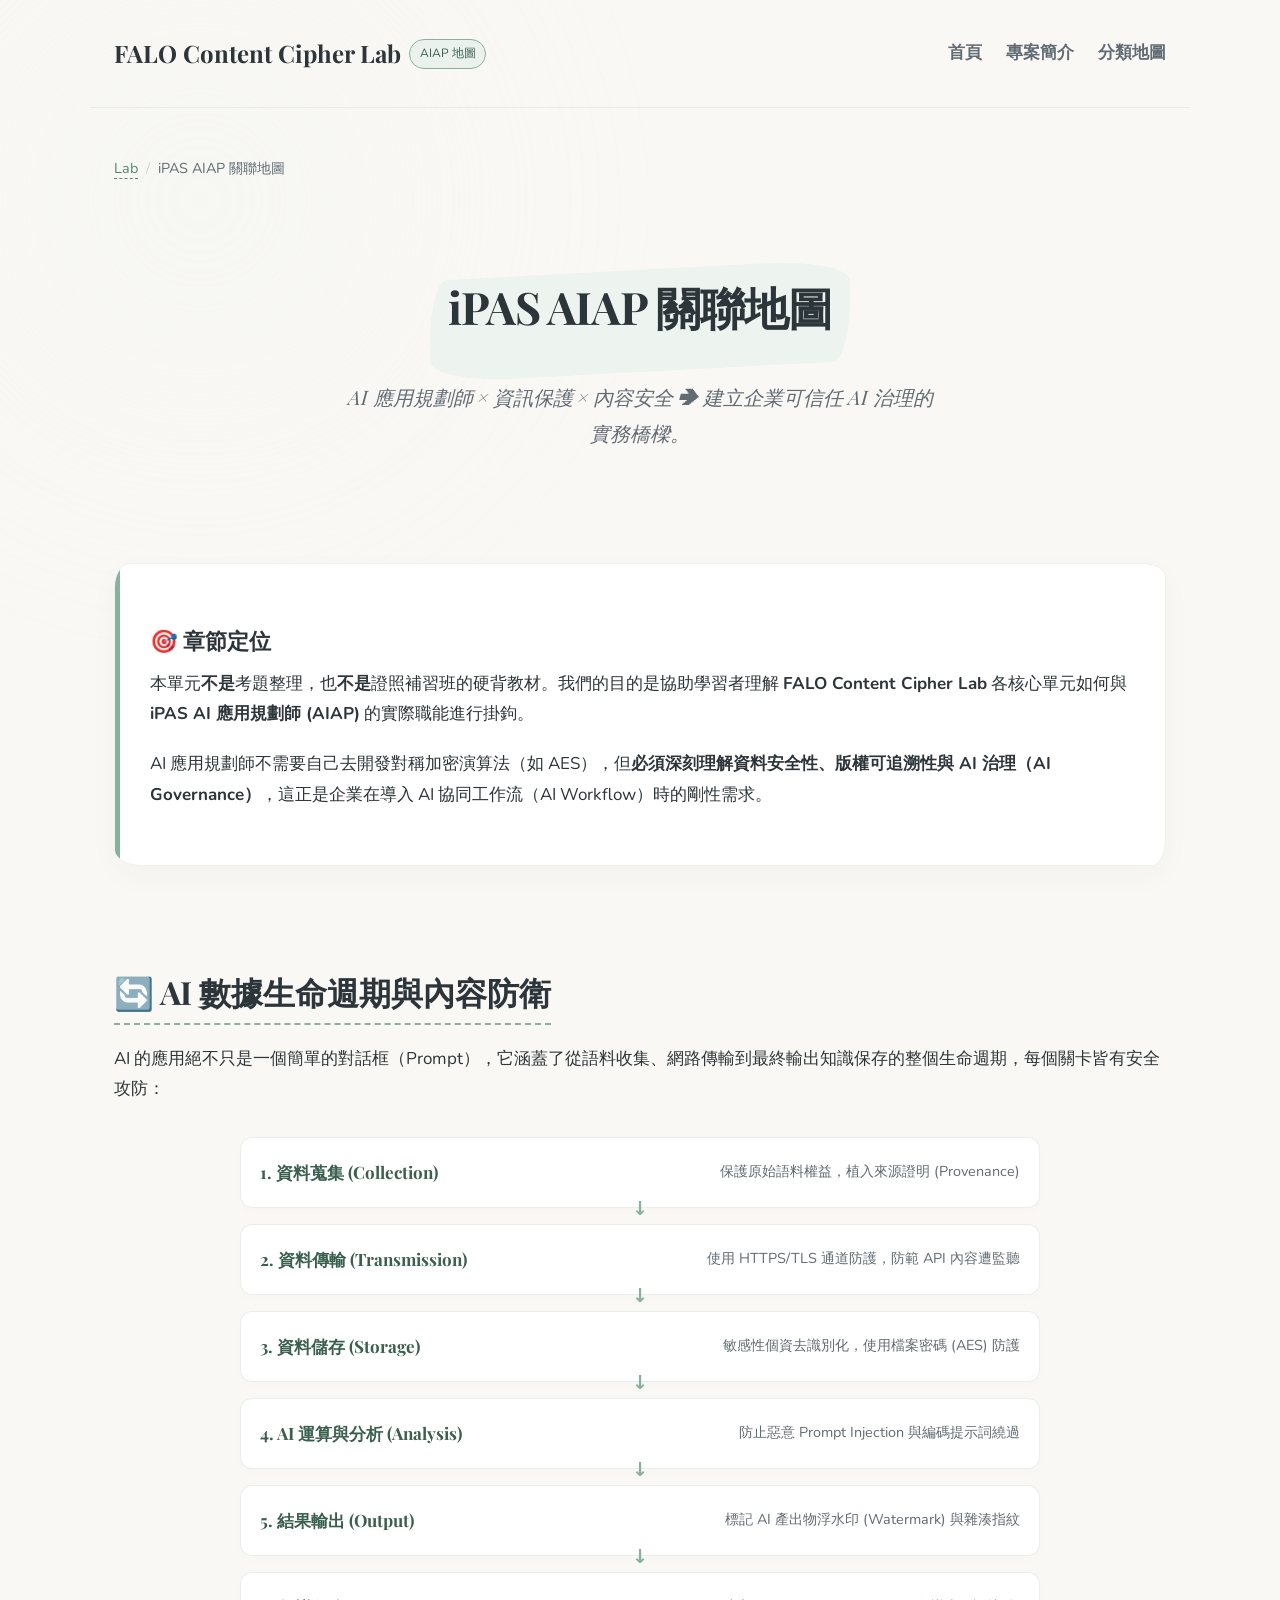
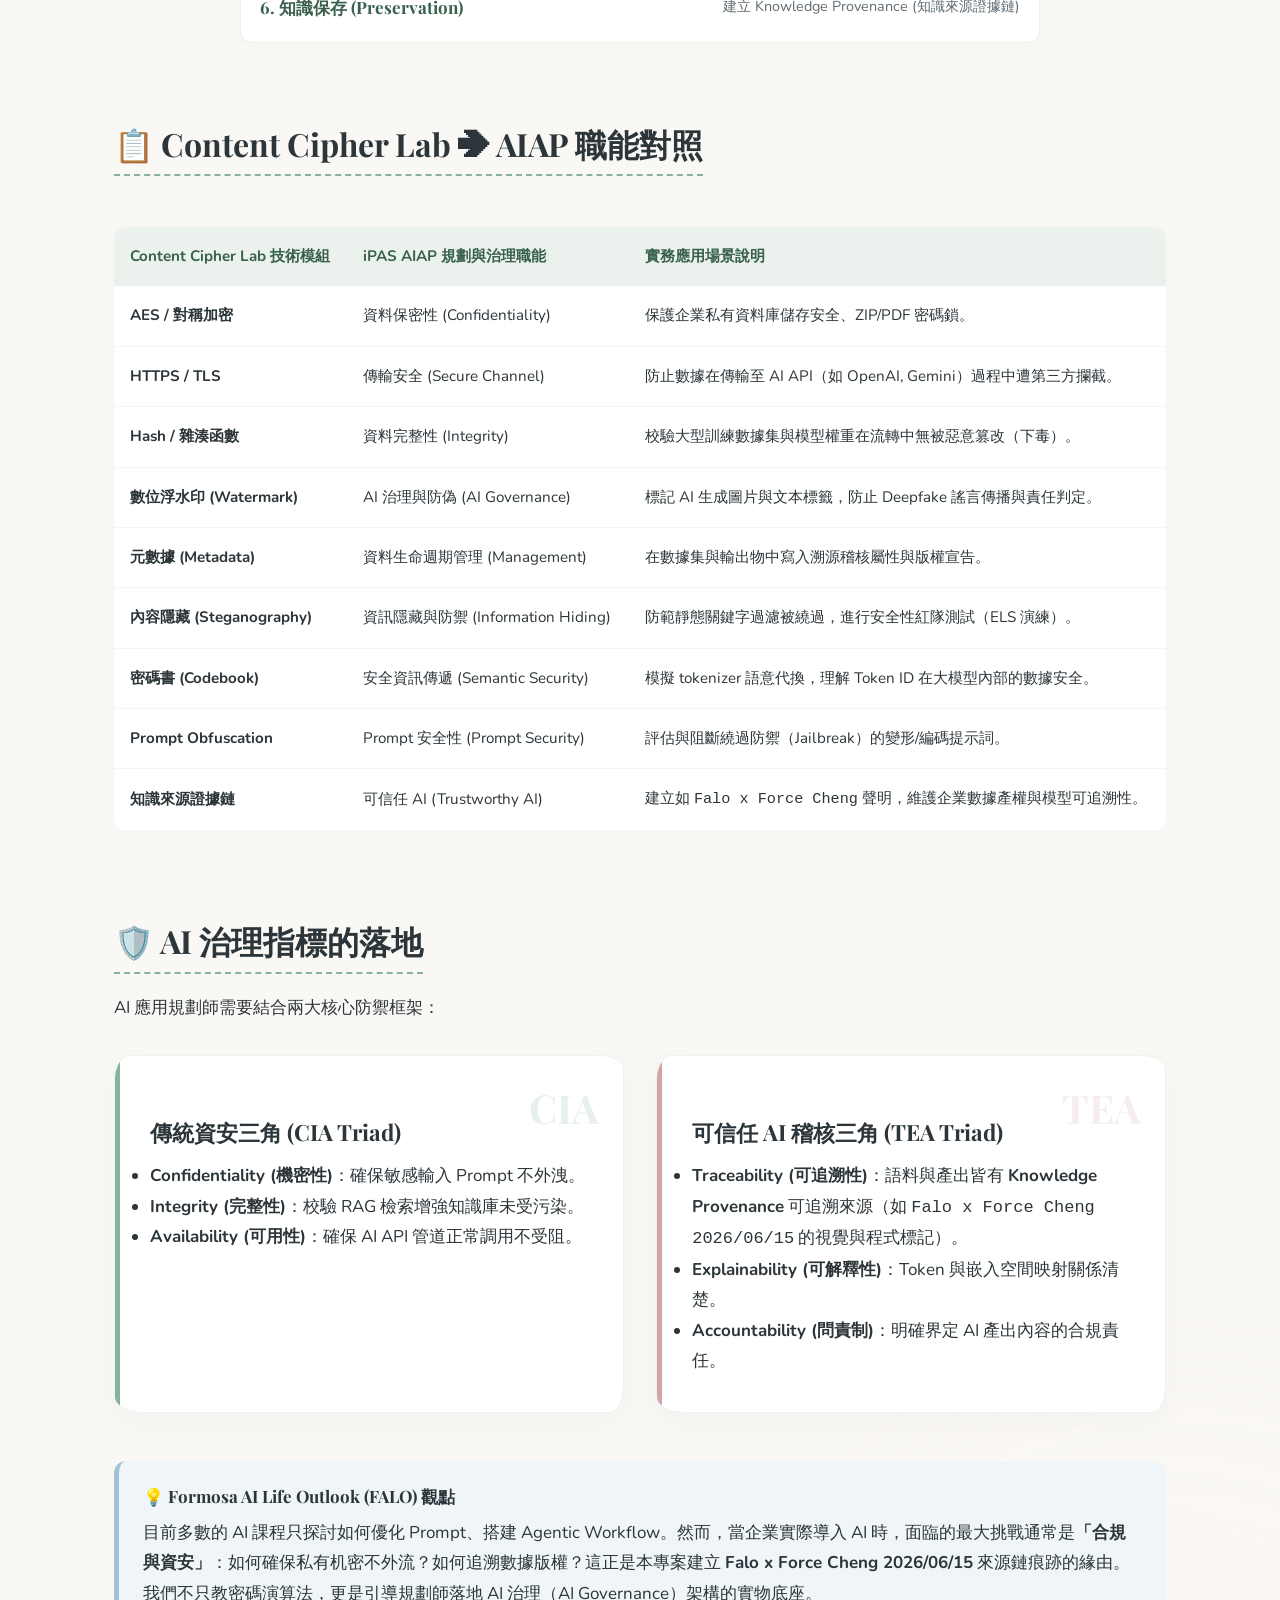
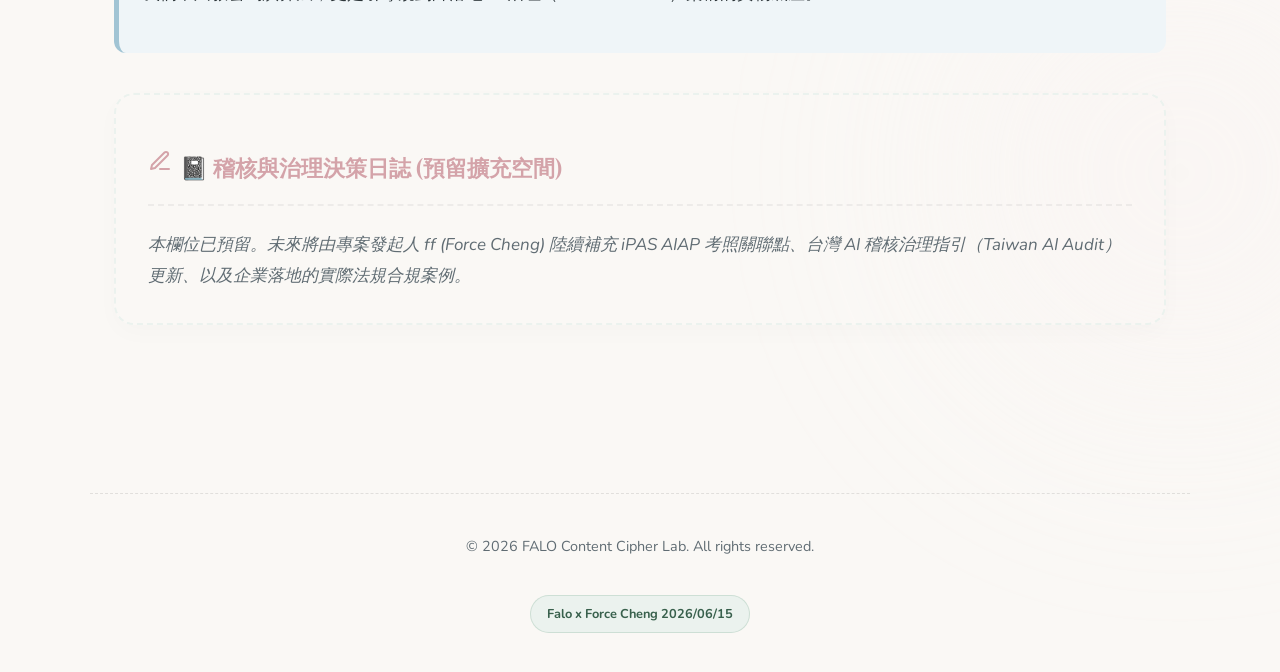
==== 10_ipas_aiap_map.html @ bc25b7cc "init: FALO Content Cipher Lab v0.1" ====
<!DOCTYPE html>
<html lang="zh-TW">
<head>
  <meta charset="UTF-8">
  <meta name="viewport" content="width=device-width, initial-scale=1.0">
  <title>iPAS AIAP 關聯地圖 - FALO Content Cipher Lab</title>
  <meta name="author" content="Force Cheng">
  <meta name="copyright" content="Falo x Force Cheng 2026/06/15">
  <meta name="generator" content="FALO Content Cipher Lab">
  <meta name="description" content="瀏覽 iPAS AI 應用規劃師 (AIAP) 關聯地圖。解構 Content Cipher Lab 教學單元與 AI 數據安全、傳輸防護、版權溯源及可信任 AI 治理之間的關係。本專案為 Formosa AI Life Outlook (FALO) 知識發行。">
  <link rel="stylesheet" href="assets/css/style.css">
  <style>
    /* Specific styles for flowchart rendering */
    .flow-container {
      display: flex;
      flex-direction: column;
      gap: 1rem;
      max-width: 800px;
      margin: 2rem auto;
    }
    .flow-node {
      background: white;
      padding: 1.2rem;
      border-radius: 12px;
      border: 1px solid rgba(136, 178, 156, 0.2);
      display: flex;
      justify-content: space-between;
      align-items: center;
      position: relative;
      box-shadow: 0 4px 15px rgba(0,0,0,0.01);
    }
    .flow-node::after {
      content: "↓";
      position: absolute;
      bottom: -20px;
      left: 50%;
      transform: translateX(-50%);
      color: var(--primary-accent);
      font-weight: bold;
      font-size: 1.2rem;
    }
    .flow-node:last-child::after {
      display: none;
    }
    .flow-step {
      font-weight: bold;
      color: #38604C;
      font-family: var(--font-heading);
    }
    .flow-desc {
      font-size: 0.9rem;
      color: var(--text-muted);
    }
    /* Comparison table styles */
    .styled-table {
      width: 100%;
      border-collapse: collapse;
      margin: 2rem 0;
      font-size: 0.95rem;
      background: white;
      border-radius: 12px;
      overflow: hidden;
      box-shadow: 0 4px 20px rgba(0,0,0,0.02);
    }
    .styled-table th {
      background-color: var(--primary-accent-light);
      color: #38604C;
      text-align: left;
      padding: 1rem;
      font-weight: bold;
    }
    .styled-table td {
      padding: 1rem;
      border-bottom: 1px solid rgba(0,0,0,0.04);
    }
    .styled-table tr:hover {
      background-color: var(--bg-color);
    }
  </style>
</head>
<body>

  <header class="site-header">
    <div class="logo-area">
      <a href="README.html">
        <span>FALO Content Cipher Lab</span>
        <span class="badge">AIAP 地圖</span>
      </a>
    </div>
    <nav>
      <ul class="main-nav">
        <li><a href="README.html">首頁</a></li>
        <li><a href="00_project_brief.html">專案簡介</a></li>
        <li><a href="01_concept_map.html">分類地圖</a></li>
      </ul>
    </nav>
  </header>

  <main class="container">
    <ul class="breadcrumb">
      <li><a href="README.html">Lab</a></li>
      <li>iPAS AIAP 關聯地圖</li>
    </ul>

    <section class="hero-section">
      <div class="hero-title-splash">
        <h1>iPAS AIAP 關聯地圖</h1>
      </div>
      <p class="hero-subtitle">AI 應用規劃師 × 資訊保護 × 內容安全 ➔ 建立企業可信任 AI 治理的實務橋樑。</p>
    </section>

    <!-- Chapter Positioning -->
    <div class="info-card" style="margin-bottom: 3rem;">
      <h3>🎯 章節定位</h3>
      <p>本單元<strong>不是</strong>考題整理，也<strong>不是</strong>證照補習班的硬背教材。我們的目的是協助學習者理解 <strong>FALO Content Cipher Lab</strong> 各核心單元如何與 <strong>iPAS AI 應用規劃師 (AIAP)</strong> 的實際職能進行掛鉤。</p>
      <p>AI 應用規劃師不需要自己去開發對稱加密演算法（如 AES），但<strong>必須深刻理解資料安全性、版權可追溯性與 AI 治理（AI Governance）</strong>，這正是企業在導入 AI 協同工作流（AI Workflow）時的剛性需求。</p>
    </div>

    <!-- AI Data Lifecycle Flowchart -->
    <h2>🔄 AI 數據生命週期與內容防衛</h2>
    <p>AI 的應用絕不只是一個簡單的對話框（Prompt），它涵蓋了從語料收集、網路傳輸到最終輸出知識保存的整個生命週期，每個關卡皆有安全攻防：</p>
    
    <div class="flow-container">
      <div class="flow-node">
        <span class="flow-step">1. 資料蒐集 (Collection)</span>
        <span class="flow-desc">保護原始語料權益，植入來源證明 (Provenance)</span>
      </div>
      <div class="flow-node">
        <span class="flow-step">2. 資料傳輸 (Transmission)</span>
        <span class="flow-desc">使用 HTTPS/TLS 通道防護，防範 API 內容遭監聽</span>
      </div>
      <div class="flow-node">
        <span class="flow-step">3. 資料儲存 (Storage)</span>
        <span class="flow-desc">敏感性個資去識別化，使用檔案密碼 (AES) 防護</span>
      </div>
      <div class="flow-node">
        <span class="flow-step">4. AI 運算與分析 (Analysis)</span>
        <span class="flow-desc">防止惡意 Prompt Injection 與編碼提示詞繞過</span>
      </div>
      <div class="flow-node">
        <span class="flow-step">5. 結果輸出 (Output)</span>
        <span class="flow-desc">標記 AI 產出物浮水印 (Watermark) 與雜湊指紋</span>
      </div>
      <div class="flow-node">
        <span class="flow-step">6. 知識保存 (Preservation)</span>
        <span class="flow-desc">建立 Knowledge Provenance (知識來源證據鏈)</span>
      </div>
    </div>

    <!-- AIAP Relation Table -->
    <h2 style="margin-top: 3rem;">📋 Content Cipher Lab ➔ AIAP 職能對照</h2>
    <table class="styled-table">
      <thead>
        <tr>
          <th>Content Cipher Lab 技術模組</th>
          <th>iPAS AIAP 規劃與治理職能</th>
          <th>實務應用場景說明</th>
        </tr>
      </thead>
      <tbody>
        <tr>
          <td><strong>AES / 對稱加密</strong></td>
          <td>資料保密性 (Confidentiality)</td>
          <td>保護企業私有資料庫儲存安全、ZIP/PDF 密碼鎖。</td>
        </tr>
        <tr>
          <td><strong>HTTPS / TLS</strong></td>
          <td>傳輸安全 (Secure Channel)</td>
          <td>防止數據在傳輸至 AI API（如 OpenAI, Gemini）過程中遭第三方攔截。</td>
        </tr>
        <tr>
          <td><strong>Hash / 雜湊函數</strong></td>
          <td>資料完整性 (Integrity)</td>
          <td>校驗大型訓練數據集與模型權重在流轉中無被惡意篡改（下毒）。</td>
        </tr>
        <tr>
          <td><strong>數位浮水印 (Watermark)</strong></td>
          <td>AI 治理與防偽 (AI Governance)</td>
          <td>標記 AI 生成圖片與文本標籤，防止 Deepfake 謠言傳播與責任判定。</td>
        </tr>
        <tr>
          <td><strong>元數據 (Metadata)</strong></td>
          <td>資料生命週期管理 (Management)</td>
          <td>在數據集與輸出物中寫入溯源稽核屬性與版權宣告。</td>
        </tr>
        <tr>
          <td><strong>內容隱藏 (Steganography)</strong></td>
          <td>資訊隱藏與防禦 (Information Hiding)</td>
          <td>防範靜態關鍵字過濾被繞過，進行安全性紅隊測試（ELS 演練）。</td>
        </tr>
        <tr>
          <td><strong>密碼書 (Codebook)</strong></td>
          <td>安全資訊傳遞 (Semantic Security)</td>
          <td>模擬 tokenizer 語意代換，理解 Token ID 在大模型內部的數據安全。</td>
        </tr>
        <tr>
          <td><strong>Prompt Obfuscation</strong></td>
          <td>Prompt 安全性 (Prompt Security)</td>
          <td>評估與阻斷繞過防禦（Jailbreak）的變形/編碼提示詞。</td>
        </tr>
        <tr>
          <td><strong>知識來源證據鏈</strong></td>
          <td>可信任 AI (Trustworthy AI)</td>
          <td>建立如 <code>Falo x Force Cheng</code> 聲明，維護企業數據產權與模型可追溯性。</td>
        </tr>
      </tbody>
    </table>

    <!-- AI Governance Framework -->
    <h2>🛡️ AI 治理指標的落地</h2>
    <p>AI 應用規劃師需要結合兩大核心防禦框架：</p>
    
    <div class="grid-2">
      <div class="info-card">
        <span class="card-num">CIA</span>
        <h3>傳統資安三角 (CIA Triad)</h3>
        <ul>
          <li><strong>Confidentiality (機密性)</strong>：確保敏感輸入 Prompt 不外洩。</li>
          <li><strong>Integrity (完整性)</strong>：校驗 RAG 檢索增強知識庫未受污染。</li>
          <li><strong>Availability (可用性)</strong>：確保 AI API 管道正常調用不受阻。</li>
        </ul>
      </div>

      <div class="info-card rose">
        <span class="card-num">TEA</span>
        <h3>可信任 AI 稽核三角 (TEA Triad)</h3>
        <ul>
          <li><strong>Traceability (可追溯性)</strong>：語料與產出皆有 <strong>Knowledge Provenance</strong> 可追溯來源（如 <code>Falo x Force Cheng 2026/06/15</code> 的視覺與程式標記）。</li>
          <li><strong>Explainability (可解釋性)</strong>：Token 與嵌入空間映射關係清楚。</li>
          <li><strong>Accountability (問責制)</strong>：明確界定 AI 產出內容的合規責任。</li>
        </ul>
      </div>
    </div>

    <!-- FALO POV -->
    <div class="callout-box blue" style="margin-top: 3rem;">
      <h4>💡 Formosa AI Life Outlook (FALO) 觀點</h4>
      <p>目前多數的 AI 課程只探討如何優化 Prompt、搭建 Agentic Workflow。然而，當企業實際導入 AI 時，面臨的最大挑戰通常是<strong>「合規與資安」</strong>：如何確保私有机密不外流？如何追溯數據版權？這正是本專案建立 <strong>Falo x Force Cheng 2026/06/15</strong> 來源鏈痕跡的緣由。我們不只教密碼演算法，更是引導規劃師落地 AI 治理（AI Governance）架構的實物底座。</p>
    </div>

    <!-- Pre-allocated Future Expansion Box -->
    <section class="interactive-widget" style="border-style: dashed; background-color: transparent;">
      <div class="widget-title">
        <svg width="24" height="24" viewBox="0 0 24 24" fill="none" stroke="currentColor" stroke-width="2" stroke-linecap="round" stroke-linejoin="round" style="color: var(--secondary-accent);"><path d="M12 20h9"/><path d="M16.5 3.5a2.121 2.121 0 0 1 3 3L7 19l-4 1 1-4L16.5 3.5z"/></svg>
        <h3 style="color: var(--secondary-accent);">📓 稽核與治理決策日誌 (預留擴充空間)</h3>
      </div>
      <p style="font-style: italic; color: var(--text-muted); margin: 0;">
        本欄位已預留。未來將由專案發起人 ff (Force Cheng) 陸續補充 iPAS AIAP 考照關聯點、台灣 AI 稽核治理指引（Taiwan AI Audit）更新、以及企業落地的實際法規合規案例。
      </p>
    </section>
  </main>

  <footer class="site-footer">
    <p>© 2026 FALO Content Cipher Lab. All rights reserved.</p>
    <div class="provenance-tag">Falo x Force Cheng 2026/06/15</div>
  </footer>

  <script src="assets/js/main.js"></script>
</body>
</html>
---- assets/css/style.css ----
/* 
 * FALO Content Cipher Lab - Central Design System
 * Style: Soft Watercolor Infographic Style
 * Author: Falo x Force Cheng 2026/06/15
 * License: Formosa AI Life Outlook & Taiwan AI Audit Research Project
 */

@import url('https://fonts.googleapis.com/css2?family=Nunito:ital,wght@0,300;0,400;0,600;0,700;1,400&family=Playfair+Display:ital,wght@0,600;0,700;1,400&display=swap');

:root {
  /* Color Tokens */
  --bg-color: #FAF8F5;              /* Warm Sand Off-White */
  --text-main: #2C3539;             /* Slate Charcoal */
  --text-muted: #606C73;            /* Soft Steel Grey */
  
  --primary-accent: #88B29C;        /* Sage Green */
  --primary-accent-light: #EBF2EE;  /* Very Light Sage Green */
  
  --secondary-accent: #D4A3A9;      /* Dusty Rose */
  --secondary-accent-light: #FAF0F1; /* Very Light Dusty Rose */
  
  --tertiary-accent: #A1C4D4;       /* Soft Blue */
  --tertiary-accent-light: #EFF5F8;  /* Very Light Soft Blue */

  --accent-gold: #E2C293;           /* Muted Gold */
  
  /* Fonts */
  --font-heading: 'Playfair Display', Georgia, serif;
  --font-body: 'Nunito', system-ui, -apple-system, sans-serif;
  
  /* Layout */
  --max-width: 1100px;
  --transition-smooth: all 0.4s cubic-bezier(0.165, 0.84, 0.44, 1);
  --border-organic: 25px 95px 25px 95px / 95px 25px 95px 25px;
  --border-card: 16px 24px 14px 28px / 24px 14px 28px 16px;
}

* {
  box-sizing: border-box;
  margin: 0;
  padding: 0;
}

body {
  background-color: var(--bg-color);
  color: var(--text-main);
  font-family: var(--font-body);
  line-height: 1.8;
  font-size: 17px;
  overflow-x: hidden;
  position: relative;
}

/* Background Watercolor Splashes */
body::before, body::after {
  content: "";
  position: absolute;
  width: 600px;
  height: 600px;
  border-radius: 50%;
  z-index: -10;
  filter: blur(120px);
  opacity: 0.45;
  pointer-events: none;
}

body::before {
  top: -100px;
  left: -100px;
  background: radial-gradient(circle, var(--primary-accent-light) 0%, transparent 70%);
}

body::after {
  bottom: 200px;
  right: -200px;
  background: radial-gradient(circle, var(--secondary-accent-light) 0%, transparent 70%);
}

.watercolor-blob-3 {
  position: absolute;
  top: 40%;
  left: 50%;
  transform: translate(-50%, -50%);
  width: 800px;
  height: 800px;
  border-radius: 50%;
  z-index: -11;
  filter: blur(140px);
  opacity: 0.35;
  background: radial-gradient(circle, var(--tertiary-accent-light) 0%, transparent 70%);
  pointer-events: none;
}

/* Typography */
h1, h2, h3, h4 {
  font-family: var(--font-heading);
  color: var(--text-main);
  margin-bottom: 0.6em;
  font-weight: 700;
  line-height: 1.3;
}

h1 {
  font-size: 2.8rem;
  letter-spacing: -0.02em;
}

h2 {
  font-size: 2rem;
  border-bottom: 2px dashed var(--primary-accent);
  padding-bottom: 0.3em;
  margin-top: 1.8em;
  display: inline-block;
}

h3 {
  font-size: 1.4rem;
  margin-top: 1.2em;
}

p {
  margin-bottom: 1.2rem;
}

a {
  color: #55876E; /* Slightly darker Sage Green for contrast/accessibility */
  text-decoration: none;
  border-bottom: 1px dashed currentColor;
  transition: var(--transition-smooth);
}

a:hover {
  color: #38604C;
  border-bottom-style: solid;
}

/* Navigation & Header */
.site-header {
  max-width: var(--max-width);
  margin: 0 auto;
  padding: 2rem 1.5rem;
  display: flex;
  justify-content: space-between;
  align-items: center;
  border-bottom: 1px solid rgba(0, 0, 0, 0.05);
}

.logo-area a {
  border-bottom: none;
  font-family: var(--font-heading);
  font-size: 1.5rem;
  font-weight: bold;
  color: var(--text-main);
  display: flex;
  align-items: center;
  gap: 0.5rem;
}

.logo-area span.badge {
  font-family: var(--font-body);
  font-size: 0.75rem;
  font-weight: normal;
  padding: 0.2rem 0.6rem;
  border-radius: 20px;
  background-color: var(--primary-accent-light);
  border: 1px solid var(--primary-accent);
  color: #38604C;
}

.main-nav {
  display: flex;
  gap: 1.5rem;
  list-style: none;
}

.main-nav a {
  border-bottom: none;
  font-weight: 600;
  color: var(--text-muted);
}

.main-nav a:hover, .main-nav a.active {
  color: var(--primary-accent);
  text-shadow: 0 0 1px var(--primary-accent-light);
}

/* Layout Wrapper */
.container {
  max-width: var(--max-width);
  margin: 0 auto;
  padding: 3rem 1.5rem;
}

/* Hero Section */
.hero-section {
  text-align: center;
  padding: 4rem 1.5rem;
  position: relative;
  margin-bottom: 3rem;
}

.hero-title-splash {
  display: inline-block;
  position: relative;
  margin-bottom: 1rem;
}

.hero-title-splash::before {
  content: "";
  position: absolute;
  top: 50%;
  left: 50%;
  transform: translate(-50%, -50%) rotate(-3deg);
  width: 110%;
  height: 120%;
  background-color: var(--primary-accent-light);
  border-radius: var(--border-organic);
  z-index: -1;
  opacity: 0.85;
}

.hero-subtitle {
  font-family: var(--font-heading);
  font-style: italic;
  font-size: 1.25rem;
  color: var(--text-muted);
  max-width: 600px;
  margin: 0 auto;
}

/* Cards & Grid Systems */
.grid-2 {
  display: grid;
  grid-template-columns: repeat(auto-fit, minmax(320px, 1fr));
  gap: 2rem;
  margin: 2rem 0;
}

.grid-3 {
  display: grid;
  grid-template-columns: repeat(auto-fit, minmax(280px, 1fr));
  gap: 1.8rem;
  margin: 2rem 0;
}

/* Soft Infographic Cards */
.info-card {
  background: white;
  padding: 2.2rem;
  border-radius: var(--border-card);
  box-shadow: 0 10px 30px rgba(44, 53, 57, 0.03);
  border: 1px solid rgba(136, 178, 156, 0.15);
  transition: var(--transition-smooth);
  position: relative;
  overflow: hidden;
}

.info-card::before {
  content: "";
  position: absolute;
  top: 0;
  left: 0;
  width: 5px;
  height: 100%;
  background: var(--primary-accent);
}

.info-card.rose::before {
  background: var(--secondary-accent);
}

.info-card.blue::before {
  background: var(--tertiary-accent);
}

.info-card:hover {
  transform: translateY(-5px);
  box-shadow: 0 15px 40px rgba(44, 53, 57, 0.08);
  border-color: rgba(136, 178, 156, 0.3);
}

.card-num {
  font-family: var(--font-heading);
  font-size: 2.5rem;
  color: rgba(136, 178, 156, 0.2);
  position: absolute;
  right: 1.5rem;
  top: 1rem;
  font-weight: bold;
}

.rose .card-num {
  color: rgba(212, 163, 169, 0.2);
}

.blue .card-num {
  color: rgba(161, 196, 212, 0.2);
}

/* Callout Boxes */
.callout-box {
  background: var(--primary-accent-light);
  border-radius: 12px;
  padding: 1.5rem;
  margin: 1.5rem 0;
  border-left: 5px solid var(--primary-accent);
}

.callout-box.rose {
  background: var(--secondary-accent-light);
  border-left-color: var(--secondary-accent);
}

.callout-box.blue {
  background: var(--tertiary-accent-light);
  border-left-color: var(--tertiary-accent);
}

/* Step-by-step Infographic Elements */
.step-container {
  display: flex;
  flex-direction: column;
  gap: 1.5rem;
  margin: 2rem 0;
}

.step-item {
  display: flex;
  gap: 1.5rem;
  align-items: flex-start;
  background: white;
  padding: 1.5rem;
  border-radius: 16px;
  border: 1px dashed rgba(0, 0, 0, 0.08);
}

.step-badge {
  background: var(--primary-accent);
  color: white;
  width: 36px;
  height: 36px;
  border-radius: 50%;
  display: flex;
  align-items: center;
  justify-content: center;
  font-weight: bold;
  flex-shrink: 0;
}

.rose .step-badge {
  background: var(--secondary-accent);
}

.blue .step-badge {
  background: var(--tertiary-accent);
}

/* Forms & Interactive Widgets */
.interactive-widget {
  background: white;
  border-radius: 20px;
  border: 2px solid var(--primary-accent-light);
  padding: 2rem;
  margin: 2.5rem 0;
  box-shadow: 0 8px 25px rgba(0, 0, 0, 0.02);
}

.widget-title {
  display: flex;
  align-items: center;
  gap: 0.5rem;
  margin-bottom: 1.5rem;
  font-family: var(--font-heading);
  border-bottom: 2px dashed rgba(0, 0, 0, 0.05);
  padding-bottom: 0.5rem;
}

.form-group {
  margin-bottom: 1.25rem;
}

.form-label {
  display: block;
  font-weight: bold;
  margin-bottom: 0.5rem;
  color: var(--text-main);
  font-size: 0.95rem;
}

.form-input, .form-textarea, .form-select {
  width: 100%;
  padding: 0.8rem 1rem;
  border: 1px solid rgba(0, 0, 0, 0.1);
  border-radius: 8px;
  font-family: var(--font-body);
  font-size: 1rem;
  background-color: var(--bg-color);
  color: var(--text-main);
  transition: var(--transition-smooth);
}

.form-input:focus, .form-textarea:focus, .form-select:focus {
  outline: none;
  border-color: var(--primary-accent);
  background-color: white;
  box-shadow: 0 0 0 3px rgba(136, 178, 156, 0.2);
}

.btn {
  display: inline-block;
  padding: 0.8rem 1.8rem;
  background-color: var(--primary-accent);
  color: white;
  border: none;
  border-radius: 8px;
  font-weight: 600;
  font-family: var(--font-body);
  cursor: pointer;
  transition: var(--transition-smooth);
  box-shadow: 0 4px 12px rgba(136, 178, 156, 0.3);
}

.btn:hover {
  background-color: #729B85;
  box-shadow: 0 6px 16px rgba(136, 178, 156, 0.4);
  transform: translateY(-1px);
}

.btn-secondary {
  background-color: transparent;
  color: var(--primary-accent);
  border: 2px solid var(--primary-accent);
  box-shadow: none;
}

.btn-secondary:hover {
  background-color: var(--primary-accent-light);
  box-shadow: none;
}

.output-area {
  background-color: var(--primary-accent-light);
  padding: 1.2rem;
  border-radius: 8px;
  border: 1px dashed var(--primary-accent);
  min-height: 50px;
  word-break: break-all;
  font-family: monospace;
  font-size: 1.05rem;
  margin-top: 1.5rem;
  position: relative;
}

.output-area::before {
  content: "OUTPUT";
  font-size: 0.65rem;
  letter-spacing: 0.1em;
  color: var(--primary-accent);
  position: absolute;
  top: -8px;
  left: 12px;
  background: white;
  padding: 0 6px;
  font-weight: bold;
}

/* Breadcrumb Navigation */
.breadcrumb {
  display: flex;
  gap: 0.5rem;
  align-items: center;
  list-style: none;
  margin-bottom: 2rem;
  font-size: 0.9rem;
  color: var(--text-muted);
}

.breadcrumb li:not(:last-child)::after {
  content: "/";
  margin-left: 0.5rem;
  color: rgba(0, 0, 0, 0.15);
}

/* Site Footer */
.site-footer {
  max-width: var(--max-width);
  margin: 5rem auto 0 auto;
  padding: 2.5rem 1.5rem;
  border-top: 1px dashed rgba(0, 0, 0, 0.1);
  text-align: center;
  color: var(--text-muted);
  font-size: 0.9rem;
}

.provenance-tag {
  display: inline-flex;
  align-items: center;
  gap: 0.5rem;
  background-color: var(--primary-accent-light);
  padding: 0.4rem 1rem;
  border-radius: 20px;
  font-size: 0.8rem;
  font-weight: bold;
  color: #38604C;
  border: 1px solid rgba(136, 178, 156, 0.3);
  margin-top: 1rem;
}

/* Role Profile Cards (README) */
.role-grid {
  display: grid;
  grid-template-columns: repeat(auto-fit, minmax(220px, 1fr));
  gap: 1.5rem;
  margin: 2.5rem 0;
}

.role-card {
  background: white;
  padding: 1.5rem;
  border-radius: 12px;
  border: 1px solid rgba(0, 0, 0, 0.04);
  text-align: center;
  transition: var(--transition-smooth);
}

.role-card:hover {
  box-shadow: 0 8px 25px rgba(0,0,0,0.03);
  transform: translateY(-2px);
}

.role-avatar {
  width: 60px;
  height: 60px;
  background-color: var(--primary-accent-light);
  border-radius: 50%;
  display: flex;
  align-items: center;
  justify-content: center;
  margin: 0 auto 1rem auto;
  font-family: var(--font-heading);
  font-weight: bold;
  font-size: 1.4rem;
  color: var(--primary-accent);
}

.role-card.rose .role-avatar {
  background-color: var(--secondary-accent-light);
  color: var(--secondary-accent);
}

.role-card.blue .role-avatar {
  background-color: var(--tertiary-accent-light);
  color: var(--tertiary-accent);
}

.role-title {
  font-weight: bold;
  font-size: 1.1rem;
  margin-bottom: 0.2rem;
}

.role-subtitle {
  font-size: 0.8rem;
  color: var(--text-muted);
  margin-bottom: 0.8rem;
  letter-spacing: 0.05em;
  text-transform: uppercase;
}

.role-desc {
  font-size: 0.85rem;
  color: var(--text-muted);
  line-height: 1.6;
}

/* Interactive Tree Explorer (README) */
.tree-node {
  margin-left: 1.5rem;
  position: relative;
  padding-left: 1rem;
  border-left: 1px dashed rgba(0,0,0,0.1);
}

.tree-node::before {
  content: "";
  position: absolute;
  left: 0;
  top: 15px;
  width: 10px;
  height: 1px;
  border-top: 1px dashed rgba(0,0,0,0.1);
}

/* Concept Map Styles */
.map-canvas-container {
  background: white;
  border: 1px solid rgba(0, 0, 0, 0.05);
  border-radius: 20px;
  padding: 1rem;
  box-shadow: 0 10px 40px rgba(0, 0, 0, 0.02);
  margin: 2rem 0;
  position: relative;
  overflow: auto;
}

.map-svg {
  width: 100%;
  min-width: 900px;
  height: 600px;
  display: block;
}

.map-node {
  cursor: pointer;
}

.map-node circle {
  fill: white;
  stroke-width: 2.5px;
  transition: var(--transition-smooth);
}

.map-node:hover circle {
  r: 24px;
}

.map-node text {
  font-family: var(--font-body);
  font-size: 13px;
  font-weight: 600;
  fill: var(--text-main);
  pointer-events: none;
}

.map-link {
  fill: none;
  stroke-dasharray: 4 4;
  animation: dash 30s linear infinite;
}

@keyframes dash {
  to {
    stroke-dashoffset: -1000;
  }
}

/* Responsive fixes */
@media (max-width: 768px) {
  h1 {
    font-size: 2.2rem;
  }
  .site-header {
    flex-direction: column;
    gap: 1rem;
  }
  .main-nav {
    flex-wrap: wrap;
    justify-content: center;
  }
}
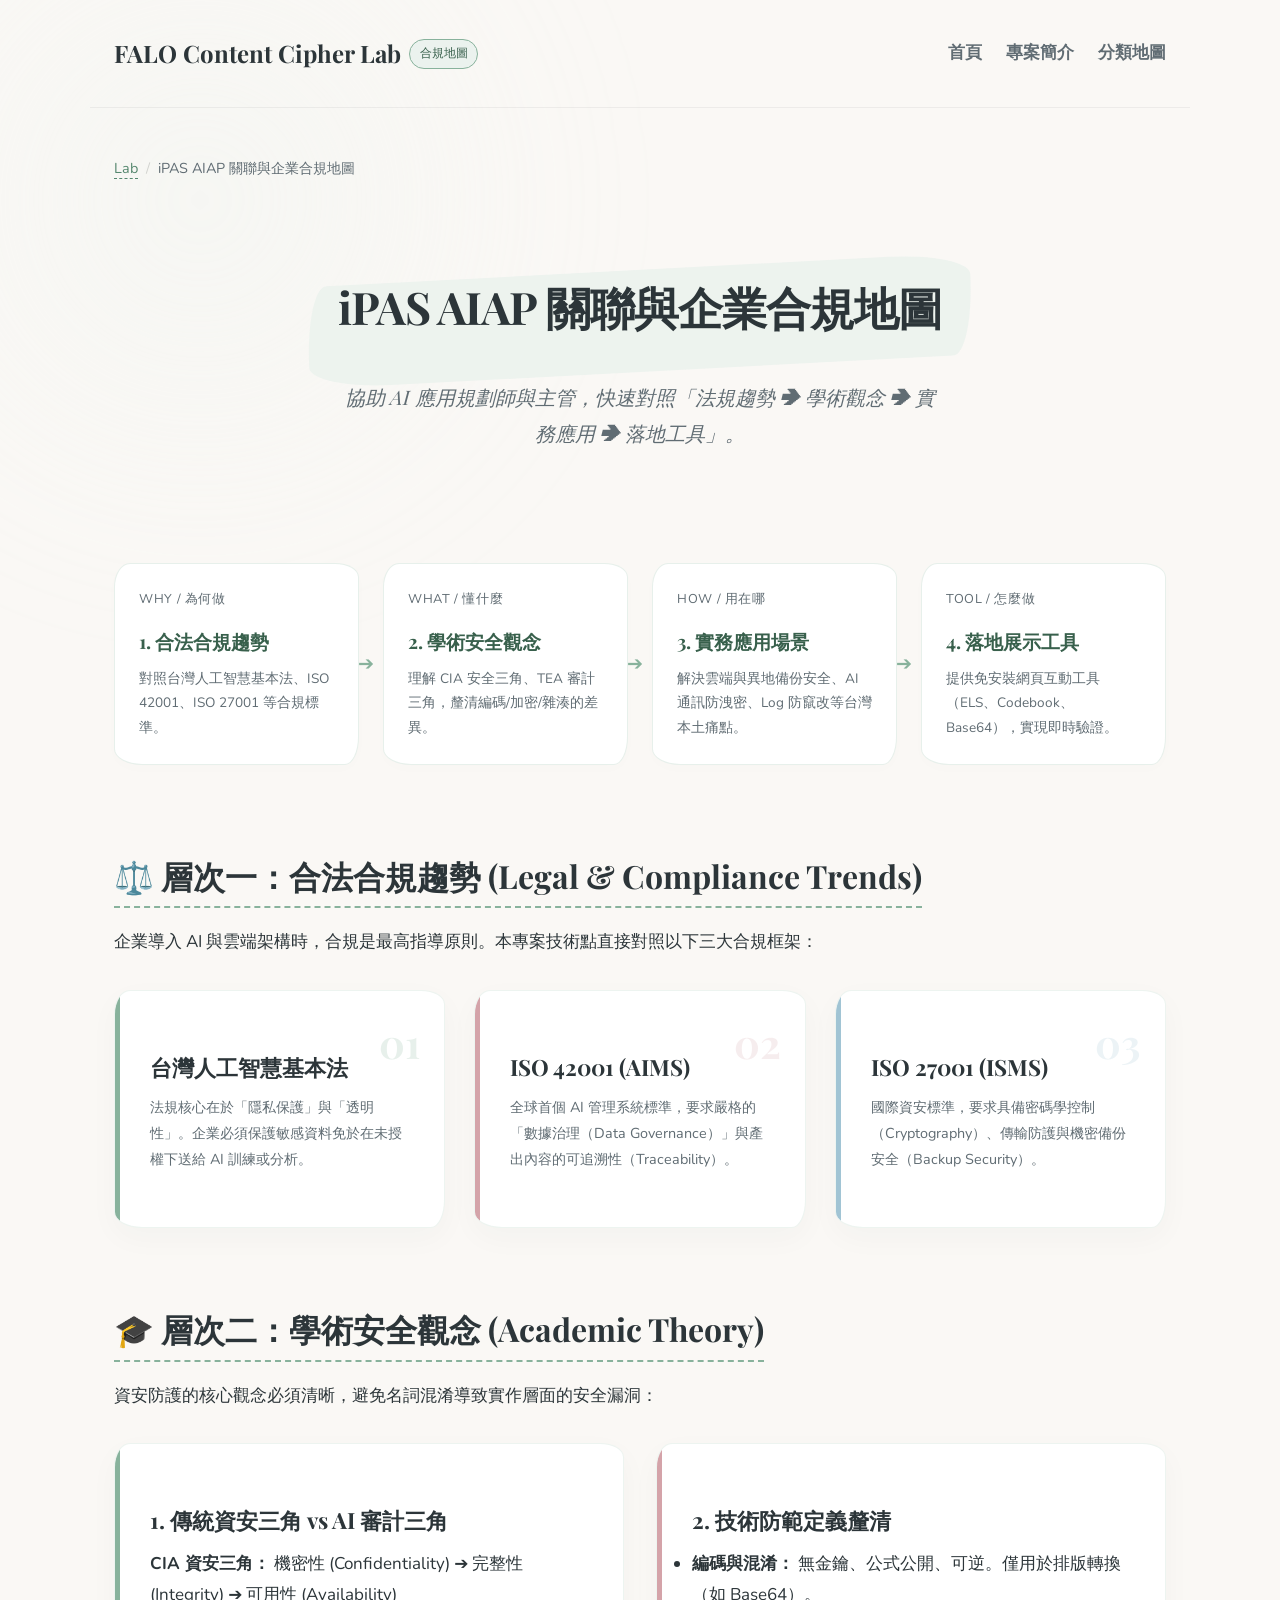
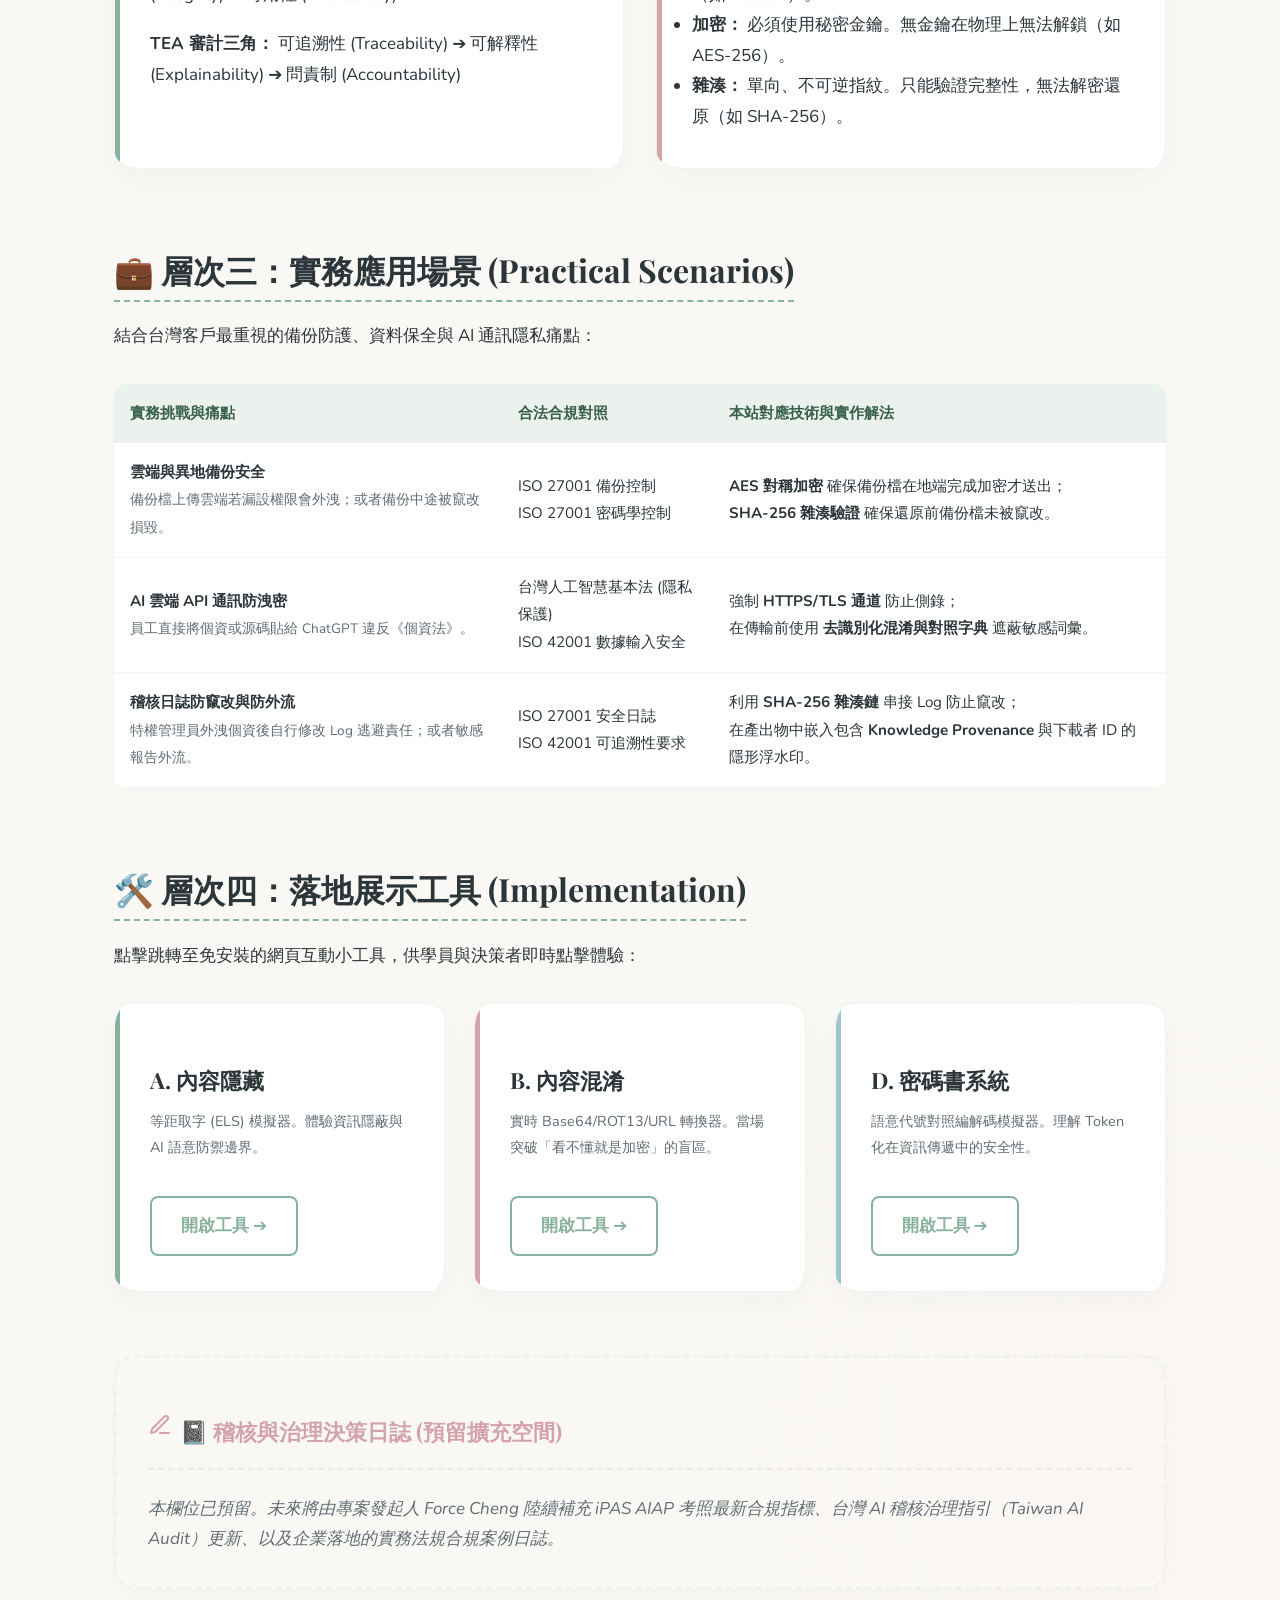
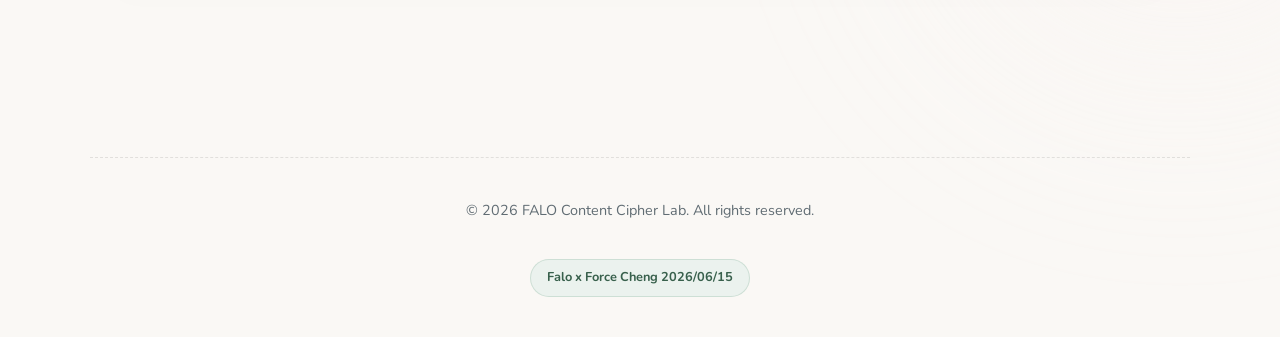
==== commit 8a836909: "feat: align iPAS AIAP map with 4-layer taxonomy (Trends, Academic, Practical, Implementation)" ====
--- a/10_ipas_aiap_map.html
+++ b/10_ipas_aiap_map.html
@@ -3,55 +3,61 @@
 <head>
   <meta charset="UTF-8">
   <meta name="viewport" content="width=device-width, initial-scale=1.0">
-  <title>iPAS AIAP 關聯地圖 - FALO Content Cipher Lab</title>
+  <title>iPAS AIAP 關聯與企業合規地圖 - FALO Content Cipher Lab</title>
   <meta name="author" content="Force Cheng">
   <meta name="copyright" content="Falo x Force Cheng 2026/06/15">
   <meta name="generator" content="FALO Content Cipher Lab">
-  <meta name="description" content="瀏覽 iPAS AI 應用規劃師 (AIAP) 關聯地圖。解構 Content Cipher Lab 教學單元與 AI 數據安全、傳輸防護、版權溯源及可信任 AI 治理之間的關係。本專案為 Formosa AI Life Outlook (FALO) 知識發行。">
+  <meta name="description" content="瀏覽 iPAS AI 應用規劃師 (AIAP) 關聯與企業合規地圖。解構資訊防護、密碼學應用與合規趨勢、學術觀念、實務應用、落地工具的對照關係。">
   <link rel="stylesheet" href="assets/css/style.css">
   <style>
-    /* Specific styles for flowchart rendering */
-    .flow-container {
-      display: flex;
-      flex-direction: column;
-      gap: 1rem;
-      max-width: 800px;
-      margin: 2rem auto;
-    }
-    .flow-node {
+    /* Styling for the 4-layer framework flowchart */
+    .framework-grid {
+      display: grid;
+      grid-template-columns: repeat(auto-fit, minmax(220px, 1fr));
+      gap: 1.5rem;
+      margin: 2rem 0;
+    }
+    .framework-card {
       background: white;
-      padding: 1.2rem;
-      border-radius: 12px;
+      padding: 1.5rem;
+      border-radius: var(--border-card);
       border: 1px solid rgba(136, 178, 156, 0.2);
-      display: flex;
-      justify-content: space-between;
-      align-items: center;
+      box-shadow: 0 4px 15px rgba(0,0,0,0.01);
       position: relative;
-      box-shadow: 0 4px 15px rgba(0,0,0,0.01);
-    }
-    .flow-node::after {
-      content: "↓";
+      transition: var(--transition-smooth);
+    }
+    .framework-card::after {
+      content: "➔";
       position: absolute;
-      bottom: -20px;
-      left: 50%;
-      transform: translateX(-50%);
+      right: -1rem;
+      top: 50%;
+      transform: translateY(-50%);
       color: var(--primary-accent);
       font-weight: bold;
       font-size: 1.2rem;
-    }
-    .flow-node:last-child::after {
+      z-index: 10;
+    }
+    .framework-card:last-child::after {
       display: none;
     }
-    .flow-step {
+    .framework-card:hover {
+      transform: translateY(-3px);
+      box-shadow: 0 8px 25px rgba(0,0,0,0.05);
+    }
+    .framework-title {
+      font-family: var(--font-heading);
+      font-size: 1.2rem;
       font-weight: bold;
+      margin-bottom: 0.5rem;
       color: #38604C;
-      font-family: var(--font-heading);
-    }
-    .flow-desc {
-      font-size: 0.9rem;
+    }
+    .framework-subtitle {
+      font-size: 0.8rem;
+      text-transform: uppercase;
+      letter-spacing: 0.05em;
       color: var(--text-muted);
-    }
-    /* Comparison table styles */
+      margin-bottom: 0.8rem;
+    }
     .styled-table {
       width: 100%;
       border-collapse: collapse;
@@ -76,6 +82,15 @@
     .styled-table tr:hover {
       background-color: var(--bg-color);
     }
+    @media (max-width: 768px) {
+      .framework-card::after {
+        content: "↓";
+        right: 50%;
+        bottom: -1.5rem;
+        top: auto;
+        transform: translateX(50%);
+      }
+    }
   </style>
 </head>
 <body>
@@ -84,7 +99,7 @@
     <div class="logo-area">
       <a href="README.html">
         <span>FALO Content Cipher Lab</span>
-        <span class="badge">AIAP 地圖</span>
+        <span class="badge">合規地圖</span>
       </a>
     </div>
     <nav>
@@ -99,153 +114,171 @@
   <main class="container">
     <ul class="breadcrumb">
       <li><a href="README.html">Lab</a></li>
-      <li>iPAS AIAP 關聯地圖</li>
+      <li>iPAS AIAP 關聯與企業合規地圖</li>
     </ul>
 
     <section class="hero-section">
       <div class="hero-title-splash">
-        <h1>iPAS AIAP 關聯地圖</h1>
-      </div>
-      <p class="hero-subtitle">AI 應用規劃師 × 資訊保護 × 內容安全 ➔ 建立企業可信任 AI 治理的實務橋樑。</p>
+        <h1>iPAS AIAP 關聯與企業合規地圖</h1>
+      </div>
+      <p class="hero-subtitle">協助 AI 應用規劃師與主管，快速對照「法規趨勢 ➔ 學術觀念 ➔ 實務應用 ➔ 落地工具」。</p>
     </section>
 
-    <!-- Chapter Positioning -->
-    <div class="info-card" style="margin-bottom: 3rem;">
-      <h3>🎯 章節定位</h3>
-      <p>本單元<strong>不是</strong>考題整理，也<strong>不是</strong>證照補習班的硬背教材。我們的目的是協助學習者理解 <strong>FALO Content Cipher Lab</strong> 各核心單元如何與 <strong>iPAS AI 應用規劃師 (AIAP)</strong> 的實際職能進行掛鉤。</p>
-      <p>AI 應用規劃師不需要自己去開發對稱加密演算法（如 AES），但<strong>必須深刻理解資料安全性、版權可追溯性與 AI 治理（AI Governance）</strong>，這正是企業在導入 AI 協同工作流（AI Workflow）時的剛性需求。</p>
-    </div>
-
-    <!-- AI Data Lifecycle Flowchart -->
-    <h2>🔄 AI 數據生命週期與內容防衛</h2>
-    <p>AI 的應用絕不只是一個簡單的對話框（Prompt），它涵蓋了從語料收集、網路傳輸到最終輸出知識保存的整個生命週期，每個關卡皆有安全攻防：</p>
-    
-    <div class="flow-container">
-      <div class="flow-node">
-        <span class="flow-step">1. 資料蒐集 (Collection)</span>
-        <span class="flow-desc">保護原始語料權益，植入來源證明 (Provenance)</span>
-      </div>
-      <div class="flow-node">
-        <span class="flow-step">2. 資料傳輸 (Transmission)</span>
-        <span class="flow-desc">使用 HTTPS/TLS 通道防護，防範 API 內容遭監聽</span>
-      </div>
-      <div class="flow-node">
-        <span class="flow-step">3. 資料儲存 (Storage)</span>
-        <span class="flow-desc">敏感性個資去識別化，使用檔案密碼 (AES) 防護</span>
-      </div>
-      <div class="flow-node">
-        <span class="flow-step">4. AI 運算與分析 (Analysis)</span>
-        <span class="flow-desc">防止惡意 Prompt Injection 與編碼提示詞繞過</span>
-      </div>
-      <div class="flow-node">
-        <span class="flow-step">5. 結果輸出 (Output)</span>
-        <span class="flow-desc">標記 AI 產出物浮水印 (Watermark) 與雜湊指紋</span>
-      </div>
-      <div class="flow-node">
-        <span class="flow-step">6. 知識保存 (Preservation)</span>
-        <span class="flow-desc">建立 Knowledge Provenance (知識來源證據鏈)</span>
-      </div>
-    </div>
-
-    <!-- AIAP Relation Table -->
-    <h2 style="margin-top: 3rem;">📋 Content Cipher Lab ➔ AIAP 職能對照</h2>
-    <table class="styled-table">
-      <thead>
-        <tr>
-          <th>Content Cipher Lab 技術模組</th>
-          <th>iPAS AIAP 規劃與治理職能</th>
-          <th>實務應用場景說明</th>
-        </tr>
-      </thead>
-      <tbody>
-        <tr>
-          <td><strong>AES / 對稱加密</strong></td>
-          <td>資料保密性 (Confidentiality)</td>
-          <td>保護企業私有資料庫儲存安全、ZIP/PDF 密碼鎖。</td>
-        </tr>
-        <tr>
-          <td><strong>HTTPS / TLS</strong></td>
-          <td>傳輸安全 (Secure Channel)</td>
-          <td>防止數據在傳輸至 AI API（如 OpenAI, Gemini）過程中遭第三方攔截。</td>
-        </tr>
-        <tr>
-          <td><strong>Hash / 雜湊函數</strong></td>
-          <td>資料完整性 (Integrity)</td>
-          <td>校驗大型訓練數據集與模型權重在流轉中無被惡意篡改（下毒）。</td>
-        </tr>
-        <tr>
-          <td><strong>數位浮水印 (Watermark)</strong></td>
-          <td>AI 治理與防偽 (AI Governance)</td>
-          <td>標記 AI 生成圖片與文本標籤，防止 Deepfake 謠言傳播與責任判定。</td>
-        </tr>
-        <tr>
-          <td><strong>元數據 (Metadata)</strong></td>
-          <td>資料生命週期管理 (Management)</td>
-          <td>在數據集與輸出物中寫入溯源稽核屬性與版權宣告。</td>
-        </tr>
-        <tr>
-          <td><strong>內容隱藏 (Steganography)</strong></td>
-          <td>資訊隱藏與防禦 (Information Hiding)</td>
-          <td>防範靜態關鍵字過濾被繞過，進行安全性紅隊測試（ELS 演練）。</td>
-        </tr>
-        <tr>
-          <td><strong>密碼書 (Codebook)</strong></td>
-          <td>安全資訊傳遞 (Semantic Security)</td>
-          <td>模擬 tokenizer 語意代換，理解 Token ID 在大模型內部的數據安全。</td>
-        </tr>
-        <tr>
-          <td><strong>Prompt Obfuscation</strong></td>
-          <td>Prompt 安全性 (Prompt Security)</td>
-          <td>評估與阻斷繞過防禦（Jailbreak）的變形/編碼提示詞。</td>
-        </tr>
-        <tr>
-          <td><strong>知識來源證據鏈</strong></td>
-          <td>可信任 AI (Trustworthy AI)</td>
-          <td>建立如 <code>Falo x Force Cheng</code> 聲明，維護企業數據產權與模型可追溯性。</td>
-        </tr>
-      </tbody>
-    </table>
-
-    <!-- AI Governance Framework -->
-    <h2>🛡️ AI 治理指標的落地</h2>
-    <p>AI 應用規劃師需要結合兩大核心防禦框架：</p>
+    <!-- Four Layers Framework -->
+    <div class="framework-grid">
+      <div class="framework-card">
+        <div class="framework-subtitle">Why / 為何做</div>
+        <div class="framework-title">1. 合法合規趨勢</div>
+        <p style="font-size: 0.85rem; color: var(--text-muted); margin: 0;">對照台灣人工智慧基本法、ISO 42001、ISO 27001 等合規標準。</p>
+      </div>
+
+      <div class="framework-card">
+        <div class="framework-subtitle">What / 懂什麼</div>
+        <div class="framework-title">2. 學術安全觀念</div>
+        <p style="font-size: 0.85rem; color: var(--text-muted); margin: 0;">理解 CIA 安全三角、TEA 審計三角，釐清編碼/加密/雜湊的差異。</p>
+      </div>
+
+      <div class="framework-card">
+        <div class="framework-subtitle">How / 用在哪</div>
+        <div class="framework-title">3. 實務應用場景</div>
+        <p style="font-size: 0.85rem; color: var(--text-muted); margin: 0;">解決雲端與異地備份安全、AI 通訊防洩密、Log 防竄改等台灣本土痛點。</p>
+      </div>
+
+      <div class="framework-card">
+        <div class="framework-subtitle">Tool / 怎麼做</div>
+        <div class="framework-title">4. 落地展示工具</div>
+        <p style="font-size: 0.85rem; color: var(--text-muted); margin: 0;">提供免安裝網頁互動工具（ELS、Codebook、Base64），實現即時驗證。</p>
+      </div>
+    </div>
+
+    <!-- Layer 1: Trends -->
+    <h2>⚖️ 層次一：合法合規趨勢 (Legal & Compliance Trends)</h2>
+    <p>企業導入 AI 與雲端架構時，合規是最高指導原則。本專案技術點直接對照以下三大合規框架：</p>
+    <div class="grid-3">
+      <div class="info-card">
+        <span class="card-num">01</span>
+        <h3>台灣人工智慧基本法</h3>
+        <p style="font-size: 0.9rem; color: var(--text-muted);">法規核心在於「隱私保護」與「透明性」。企業必須保護敏感資料免於在未授權下送給 AI 訓練或分析。</p>
+      </div>
+      <div class="info-card rose">
+        <span class="card-num">02</span>
+        <h3>ISO 42001 (AIMS)</h3>
+        <p style="font-size: 0.9rem; color: var(--text-muted);">全球首個 AI 管理系統標準，要求嚴格的「數據治理（Data Governance）」與產出內容的可追溯性（Traceability）。</p>
+      </div>
+      <div class="info-card blue">
+        <span class="card-num">03</span>
+        <h3>ISO 27001 (ISMS)</h3>
+        <p style="font-size: 0.9rem; color: var(--text-muted);">國際資安標準，要求具備密碼學控制（Cryptography）、傳輸防護與機密備份安全（Backup Security）。</p>
+      </div>
+    </div>
+
+    <!-- Layer 2: Academic -->
+    <h2 style="margin-top: 3rem;">🎓 層次二：學術安全觀念 (Academic Theory)</h2>
+    <p>資安防護的核心觀念必須清晰，避免名詞混淆導致實作層面的安全漏洞：</p>
     
     <div class="grid-2">
       <div class="info-card">
-        <span class="card-num">CIA</span>
-        <h3>傳統資安三角 (CIA Triad)</h3>
+        <h3>1. 傳統資安三角 vs AI 審計三角</h3>
+        <p><strong>CIA 資安三角：</strong> 機密性 (Confidentiality) ➔ 完整性 (Integrity) ➔ 可用性 (Availability)</p>
+        <p><strong>TEA 審計三角：</strong> 可追溯性 (Traceability) ➔ 可解釋性 (Explainability) ➔ 問責制 (Accountability)</p>
+      </div>
+      <div class="info-card rose">
+        <h3>2. 技術防範定義釐清</h3>
         <ul>
-          <li><strong>Confidentiality (機密性)</strong>：確保敏感輸入 Prompt 不外洩。</li>
-          <li><strong>Integrity (完整性)</strong>：校驗 RAG 檢索增強知識庫未受污染。</li>
-          <li><strong>Availability (可用性)</strong>：確保 AI API 管道正常調用不受阻。</li>
+          <li><strong>編碼與混淆：</strong> 無金鑰、公式公開、可逆。僅用於排版轉換（如 Base64）。</li>
+          <li><strong>加密：</strong> 必須使用秘密金鑰。無金鑰在物理上無法解鎖（如 AES-256）。</li>
+          <li><strong>雜湊：</strong> 單向、不可逆指紋。只能驗證完整性，無法解密還原（如 SHA-256）。</li>
         </ul>
       </div>
-
+    </div>
+
+    <!-- Layer 3: Practical Scenarios Table -->
+    <h2 style="margin-top: 3rem;">💼 層次三：實務應用場景 (Practical Scenarios)</h2>
+    <p>結合台灣客戶最重視的備份防護、資料保全與 AI 通訊隱私痛點：</p>
+    
+    <table class="styled-table">
+      <thead>
+        <tr>
+          <th>實務挑戰與痛點</th>
+          <th>合法合規對照</th>
+          <th>本站對應技術與實作解法</th>
+        </tr>
+      </thead>
+      <tbody>
+        <tr>
+          <td>
+            <strong>雲端與異地備份安全</strong><br>
+            <span style="font-size: 0.85rem; color: var(--text-muted);">備份檔上傳雲端若漏設權限會外洩；或者備份中途被竄改損毀。</span>
+          </td>
+          <td>
+            ISO 27001 備份控制<br>
+            ISO 27001 密碼學控制
+          </td>
+          <td>
+            <strong>AES 對稱加密</strong> 確保備份檔在地端完成加密才送出；<br>
+            <strong>SHA-256 雜湊驗證</strong> 確保還原前備份檔未被竄改。
+          </td>
+        </tr>
+        <tr>
+          <td>
+            <strong>AI 雲端 API 通訊防洩密</strong><br>
+            <span style="font-size: 0.85rem; color: var(--text-muted);">員工直接將個資或源碼貼給 ChatGPT 違反《個資法》。</span>
+          </td>
+          <td>
+            台灣人工智慧基本法 (隱私保護)<br>
+            ISO 42001 數據輸入安全
+          </td>
+          <td>
+            強制 <strong>HTTPS/TLS 通道</strong> 防止側錄；<br>
+            在傳輸前使用 <strong>去識別化混淆與對照字典</strong> 遮蔽敏感詞彙。
+          </td>
+        </tr>
+        <tr>
+          <td>
+            <strong>稽核日誌防竄改與防外流</strong><br>
+            <span style="font-size: 0.85rem; color: var(--text-muted);">特權管理員外洩個資後自行修改 Log 逃避責任；或者敏感報告外流。</span>
+          </td>
+          <td>
+            ISO 27001 安全日誌<br>
+            ISO 42001 可追溯性要求
+          </td>
+          <td>
+            利用 <strong>SHA-256 雜湊鏈</strong> 串接 Log 防止竄改；<br>
+            在產出物中嵌入包含 <strong>Knowledge Provenance</strong> 與下載者 ID 的隱形浮水印。
+          </td>
+        </tr>
+      </tbody>
+    </table>
+
+    <!-- Layer 4: Implementation -->
+    <h2 style="margin-top: 3rem;">🛠️ 層次四：落地展示工具 (Implementation)</h2>
+    <p>點擊跳轉至免安裝的網頁互動小工具，供學員與決策者即時點擊體驗：</p>
+    <div class="grid-3">
+      <div class="info-card">
+        <h3>A. 內容隱藏</h3>
+        <p style="font-size: 0.9rem; color: var(--text-muted);">等距取字 (ELS) 模擬器。體驗資訊隱蔽與 AI 語意防禦邊界。</p>
+        <a href="modules/01_steganography/README.html" class="btn btn-secondary" style="margin-top: 1rem; display: inline-block;">開啟工具 ➔</a>
+      </div>
       <div class="info-card rose">
-        <span class="card-num">TEA</span>
-        <h3>可信任 AI 稽核三角 (TEA Triad)</h3>
-        <ul>
-          <li><strong>Traceability (可追溯性)</strong>：語料與產出皆有 <strong>Knowledge Provenance</strong> 可追溯來源（如 <code>Falo x Force Cheng 2026/06/15</code> 的視覺與程式標記）。</li>
-          <li><strong>Explainability (可解釋性)</strong>：Token 與嵌入空間映射關係清楚。</li>
-          <li><strong>Accountability (問責制)</strong>：明確界定 AI 產出內容的合規責任。</li>
-        </ul>
-      </div>
-    </div>
-
-    <!-- FALO POV -->
-    <div class="callout-box blue" style="margin-top: 3rem;">
-      <h4>💡 Formosa AI Life Outlook (FALO) 觀點</h4>
-      <p>目前多數的 AI 課程只探討如何優化 Prompt、搭建 Agentic Workflow。然而，當企業實際導入 AI 時，面臨的最大挑戰通常是<strong>「合規與資安」</strong>：如何確保私有机密不外流？如何追溯數據版權？這正是本專案建立 <strong>Falo x Force Cheng 2026/06/15</strong> 來源鏈痕跡的緣由。我們不只教密碼演算法，更是引導規劃師落地 AI 治理（AI Governance）架構的實物底座。</p>
+        <h3>B. 內容混淆</h3>
+        <p style="font-size: 0.9rem; color: var(--text-muted);">實時 Base64/ROT13/URL 轉換器。當場突破「看不懂就是加密」的盲區。</p>
+        <a href="modules/02_obfuscation/README.html" class="btn btn-secondary" style="margin-top: 1rem; display: inline-block;">開啟工具 ➔</a>
+      </div>
+      <div class="info-card blue">
+        <h3>D. 密碼書系統</h3>
+        <p style="font-size: 0.9rem; color: var(--text-muted);">語意代號對照編解碼模擬器。理解 Token 化在資訊傳遞中的安全性。</p>
+        <a href="modules/04_codebook/README.html" class="btn btn-secondary" style="margin-top: 1rem; display: inline-block;">開啟工具 ➔</a>
+      </div>
     </div>
 
     <!-- Pre-allocated Future Expansion Box -->
-    <section class="interactive-widget" style="border-style: dashed; background-color: transparent;">
+    <section class="interactive-widget" style="border-style: dashed; background-color: transparent; margin-top: 4rem;">
       <div class="widget-title">
         <svg width="24" height="24" viewBox="0 0 24 24" fill="none" stroke="currentColor" stroke-width="2" stroke-linecap="round" stroke-linejoin="round" style="color: var(--secondary-accent);"><path d="M12 20h9"/><path d="M16.5 3.5a2.121 2.121 0 0 1 3 3L7 19l-4 1 1-4L16.5 3.5z"/></svg>
         <h3 style="color: var(--secondary-accent);">📓 稽核與治理決策日誌 (預留擴充空間)</h3>
       </div>
       <p style="font-style: italic; color: var(--text-muted); margin: 0;">
-        本欄位已預留。未來將由專案發起人 ff (Force Cheng) 陸續補充 iPAS AIAP 考照關聯點、台灣 AI 稽核治理指引（Taiwan AI Audit）更新、以及企業落地的實際法規合規案例。
+        本欄位已預留。未來將由專案發起人 Force Cheng 陸續補充 iPAS AIAP 考照最新合規指標、台灣 AI 稽核治理指引（Taiwan AI Audit）更新、以及企業落地的實務法規合規案例日誌。
       </p>
     </section>
   </main>
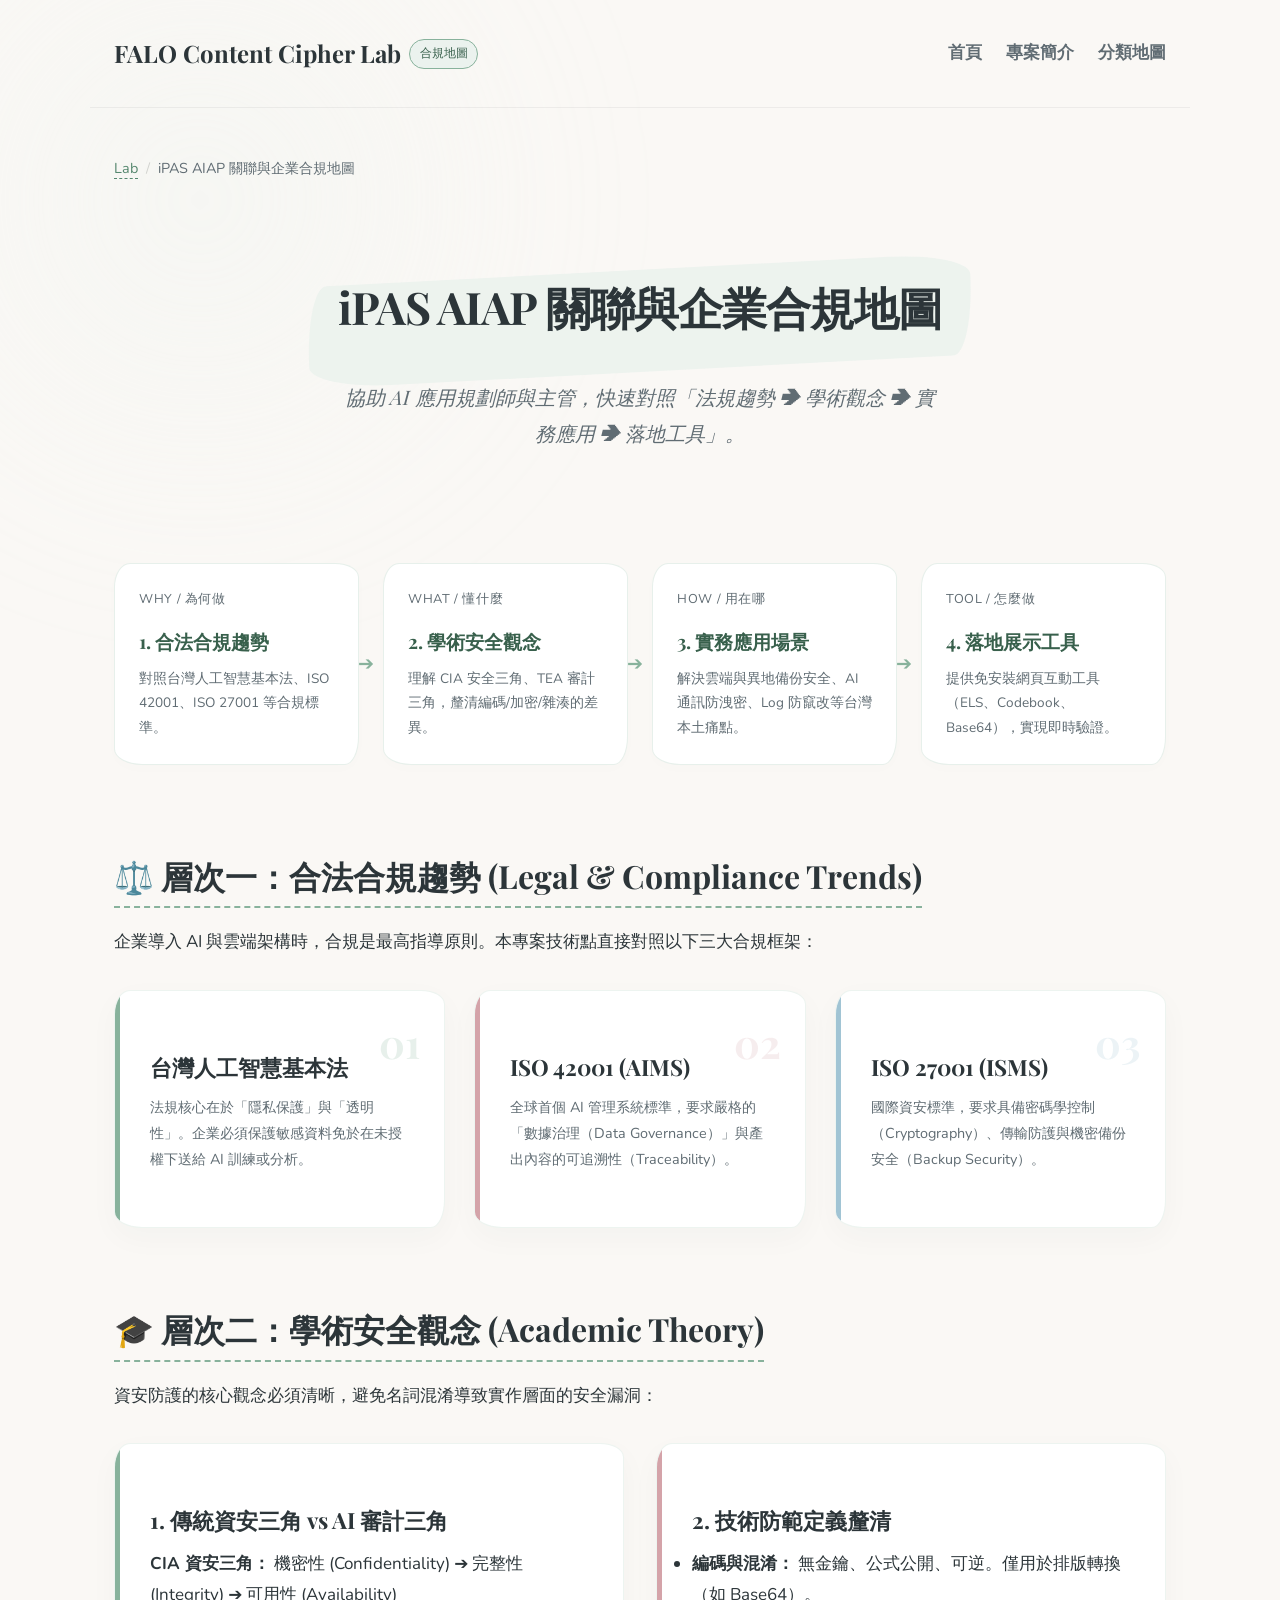
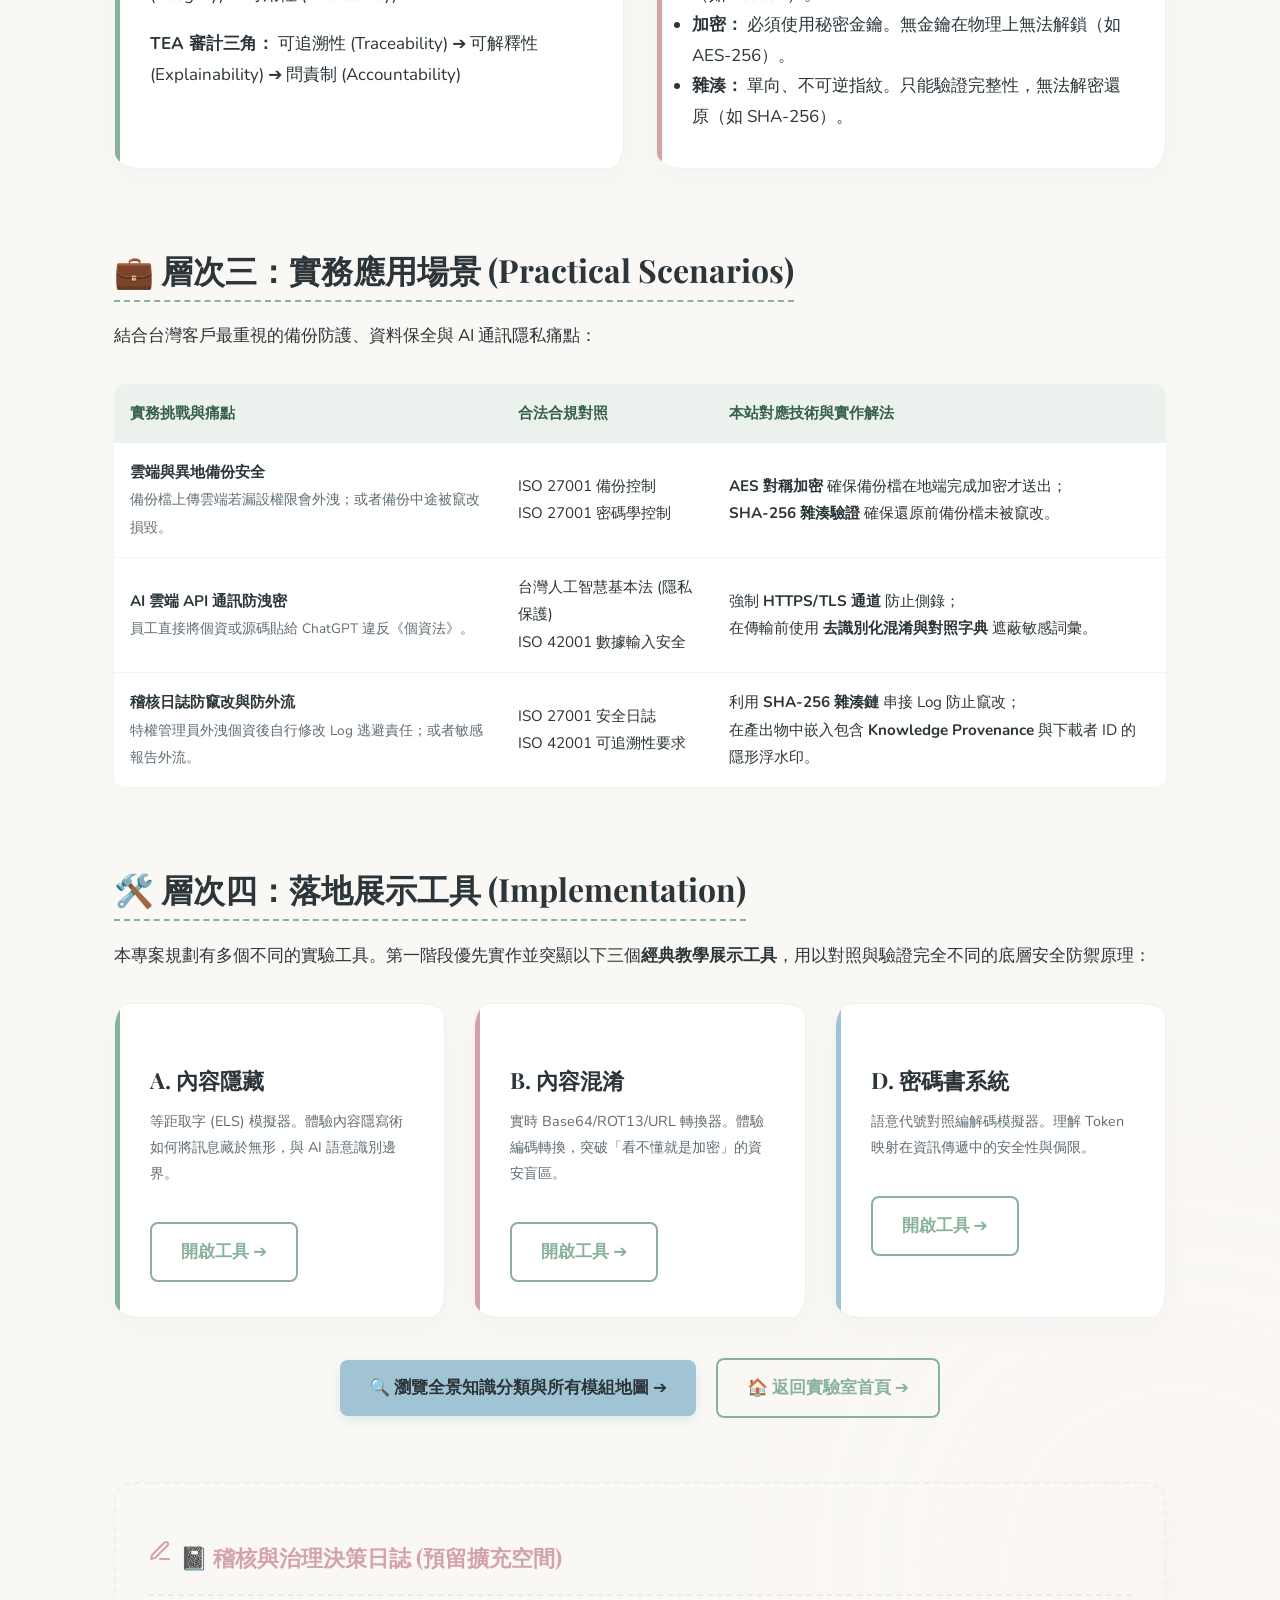
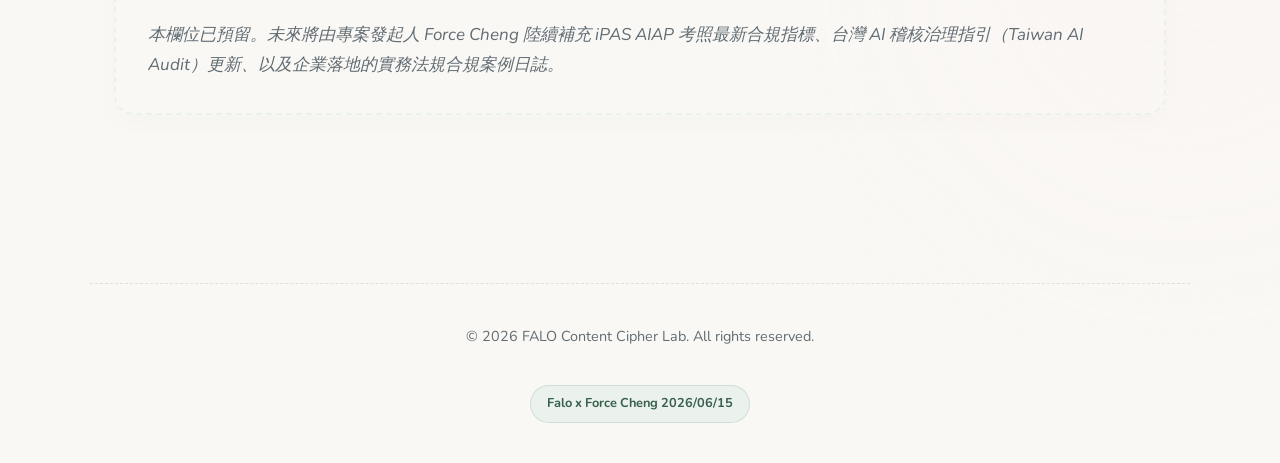
==== commit 16ba26fd: "feat: highlight classic tools and link to all tools map in iPAS AIAP map page" ====
--- a/10_ipas_aiap_map.html
+++ b/10_ipas_aiap_map.html
@@ -252,23 +252,29 @@
 
     <!-- Layer 4: Implementation -->
     <h2 style="margin-top: 3rem;">🛠️ 層次四：落地展示工具 (Implementation)</h2>
-    <p>點擊跳轉至免安裝的網頁互動小工具，供學員與決策者即時點擊體驗：</p>
+    <p>本專案規劃有多個不同的實驗工具。第一階段優先實作並突顯以下三個<strong>經典教學展示工具</strong>，用以對照與驗證完全不同的底層安全防禦原理：</p>
     <div class="grid-3">
       <div class="info-card">
         <h3>A. 內容隱藏</h3>
-        <p style="font-size: 0.9rem; color: var(--text-muted);">等距取字 (ELS) 模擬器。體驗資訊隱蔽與 AI 語意防禦邊界。</p>
+        <p style="font-size: 0.9rem; color: var(--text-muted);">等距取字 (ELS) 模擬器。體驗內容隱寫術如何將訊息藏於無形，與 AI 語意識別邊界。</p>
         <a href="modules/01_steganography/README.html" class="btn btn-secondary" style="margin-top: 1rem; display: inline-block;">開啟工具 ➔</a>
       </div>
       <div class="info-card rose">
         <h3>B. 內容混淆</h3>
-        <p style="font-size: 0.9rem; color: var(--text-muted);">實時 Base64/ROT13/URL 轉換器。當場突破「看不懂就是加密」的盲區。</p>
+        <p style="font-size: 0.9rem; color: var(--text-muted);">實時 Base64/ROT13/URL 轉換器。體驗編碼轉換，突破「看不懂就是加密」的資安盲區。</p>
         <a href="modules/02_obfuscation/README.html" class="btn btn-secondary" style="margin-top: 1rem; display: inline-block;">開啟工具 ➔</a>
       </div>
       <div class="info-card blue">
         <h3>D. 密碼書系統</h3>
-        <p style="font-size: 0.9rem; color: var(--text-muted);">語意代號對照編解碼模擬器。理解 Token 化在資訊傳遞中的安全性。</p>
+        <p style="font-size: 0.9rem; color: var(--text-muted);">語意代號對照編解碼模擬器。理解 Token 映射在資訊傳遞中的安全性與侷限。</p>
         <a href="modules/04_codebook/README.html" class="btn btn-secondary" style="margin-top: 1rem; display: inline-block;">開啟工具 ➔</a>
       </div>
+    </div>
+
+    <!-- Complete Map Link -->
+    <div style="margin: 2.5rem 0; text-align: center;">
+      <a href="01_concept_map.html" class="btn" style="background-color: var(--tertiary-accent); color: #2C3539; box-shadow: 0 4px 12px rgba(161,196,212,0.3);">🔍 瀏覽全景知識分類與所有模組地圖 ➔</a>
+      <a href="README.html" class="btn btn-secondary" style="margin-left: 1rem;">🏠 返回實驗室首頁 ➔</a>
     </div>
 
     <!-- Pre-allocated Future Expansion Box -->
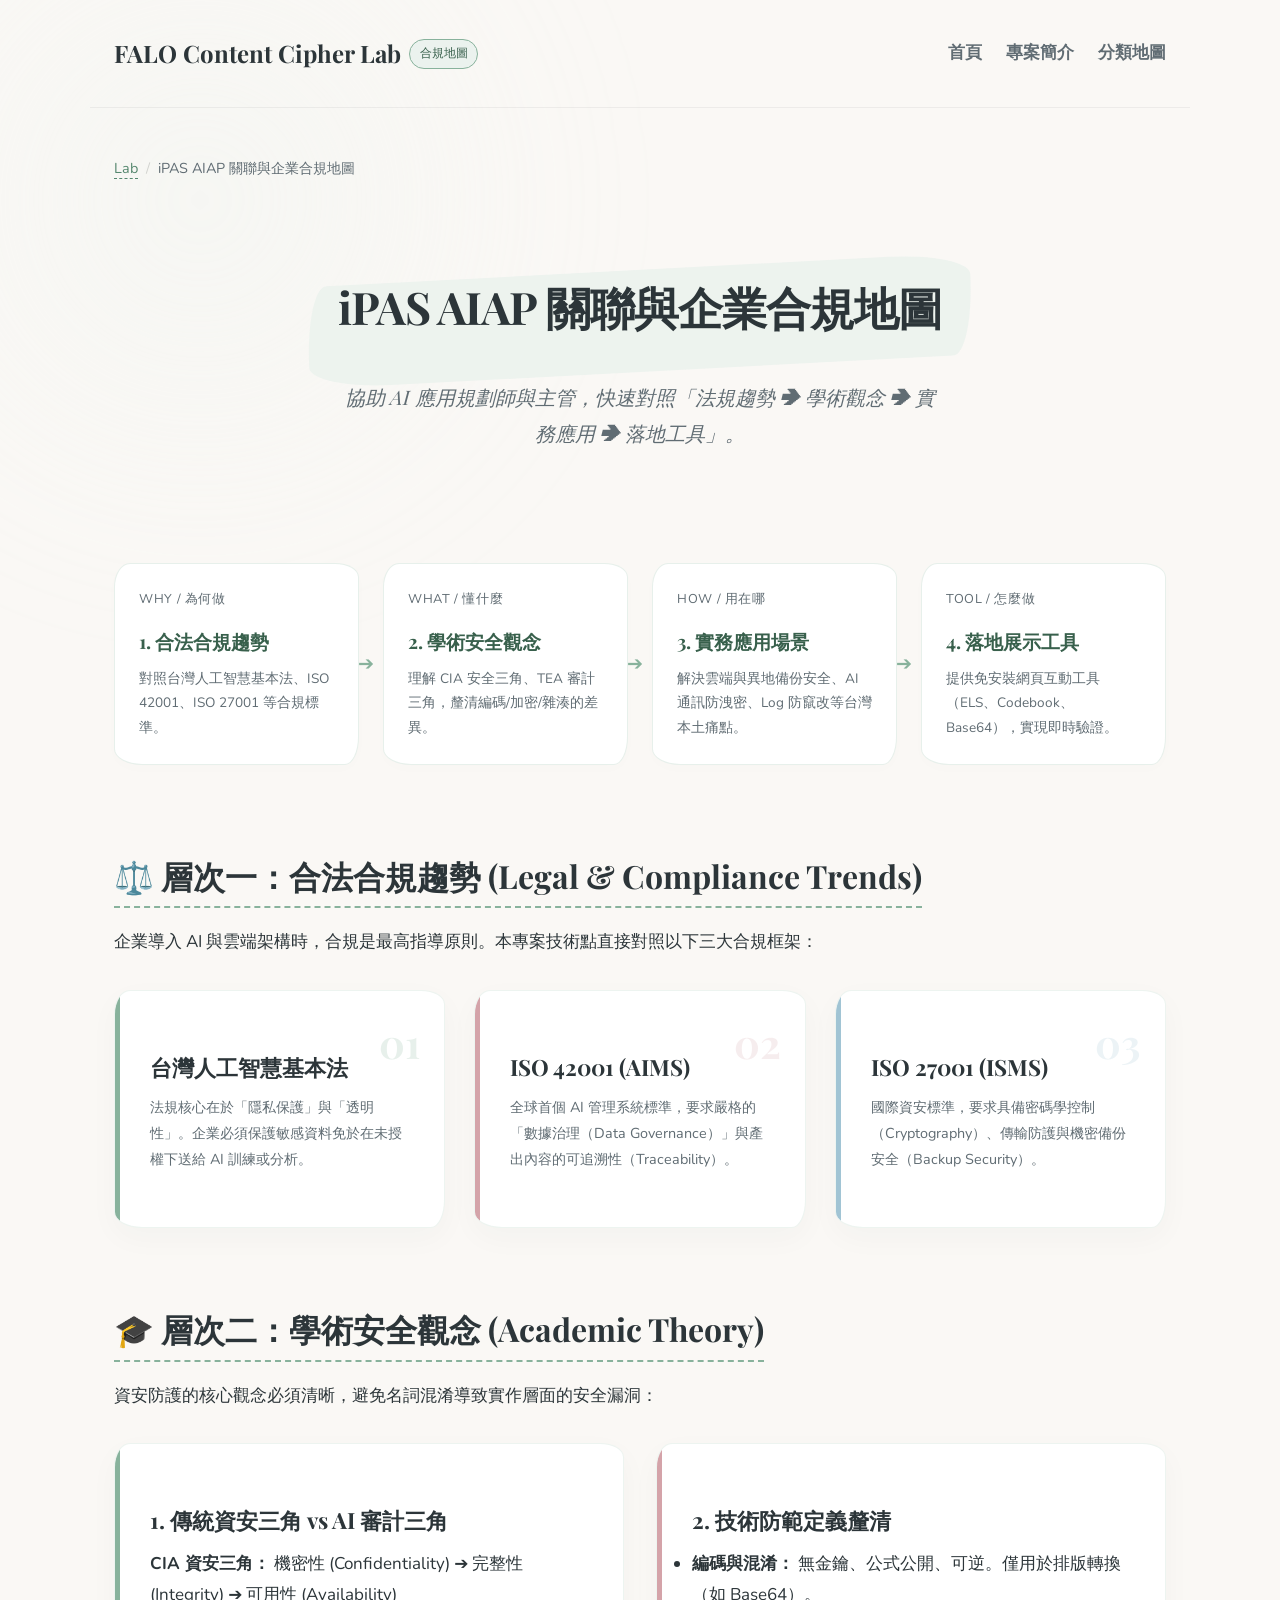
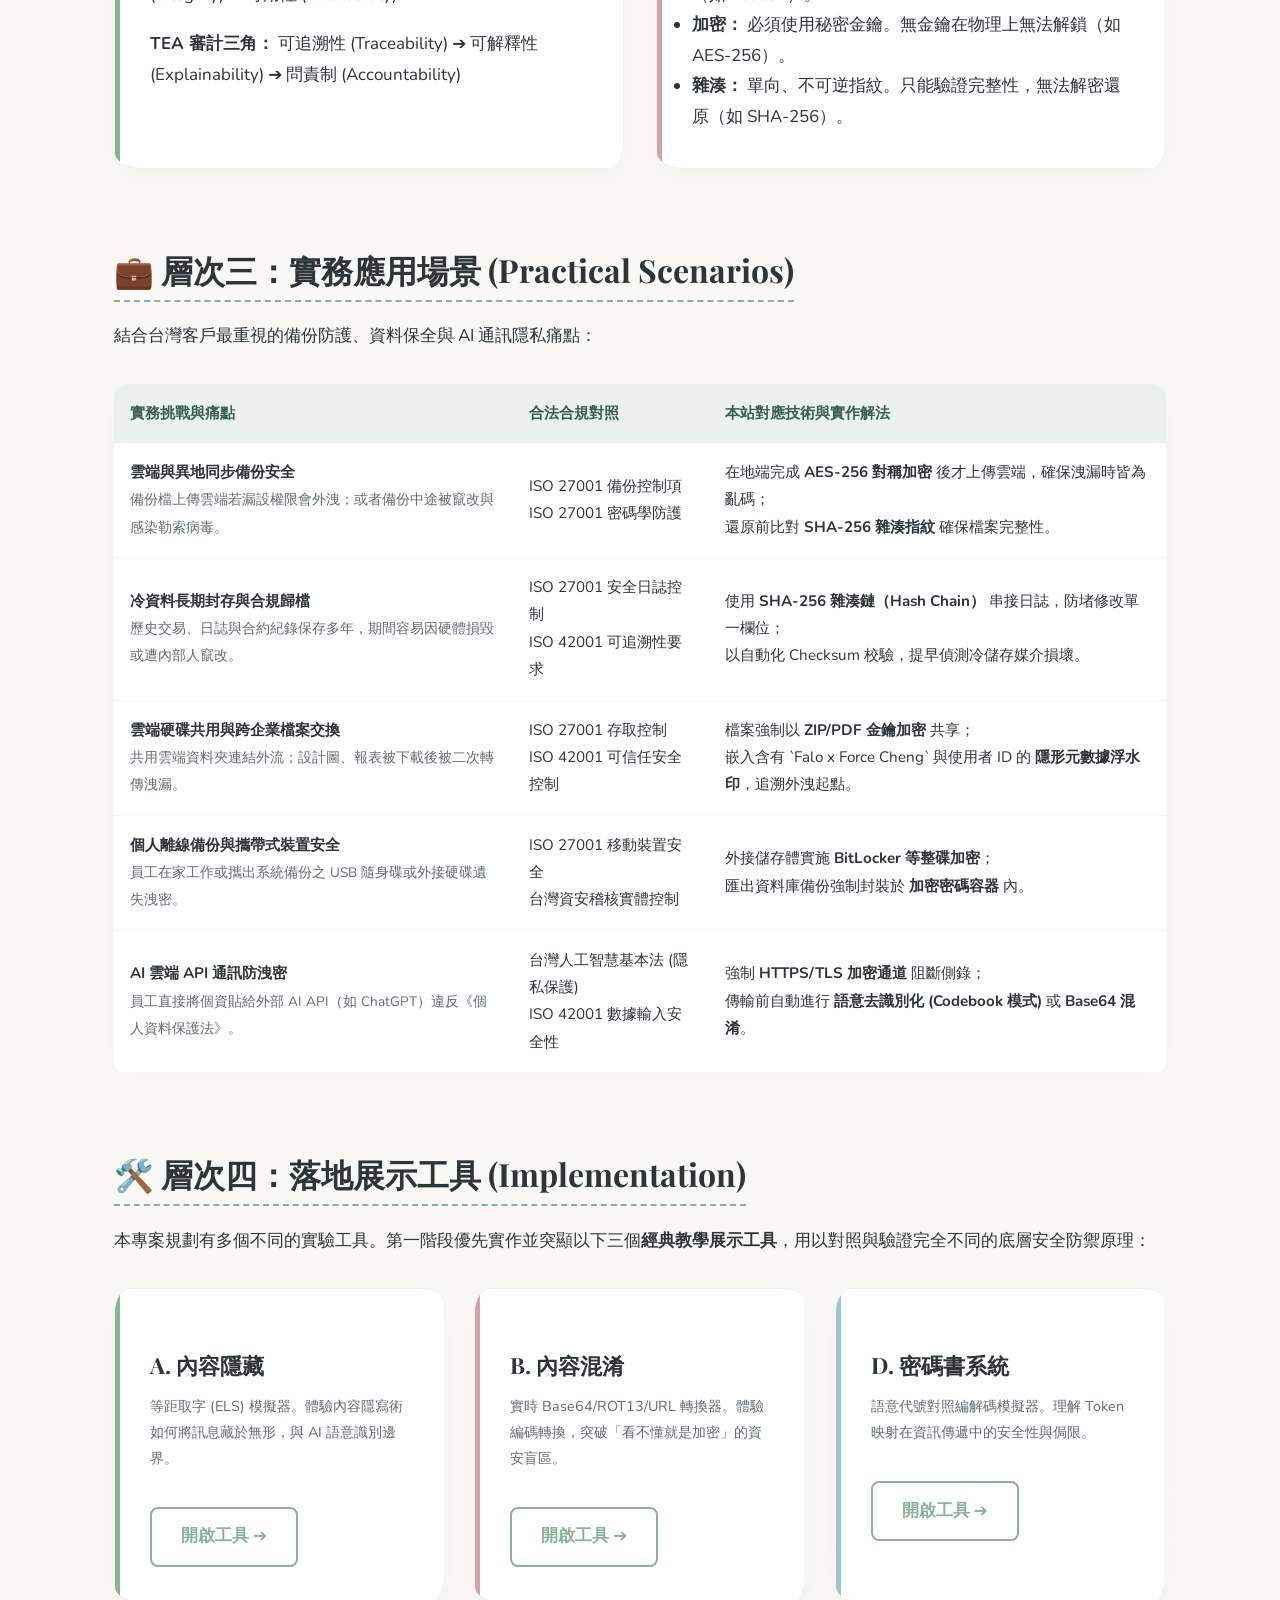
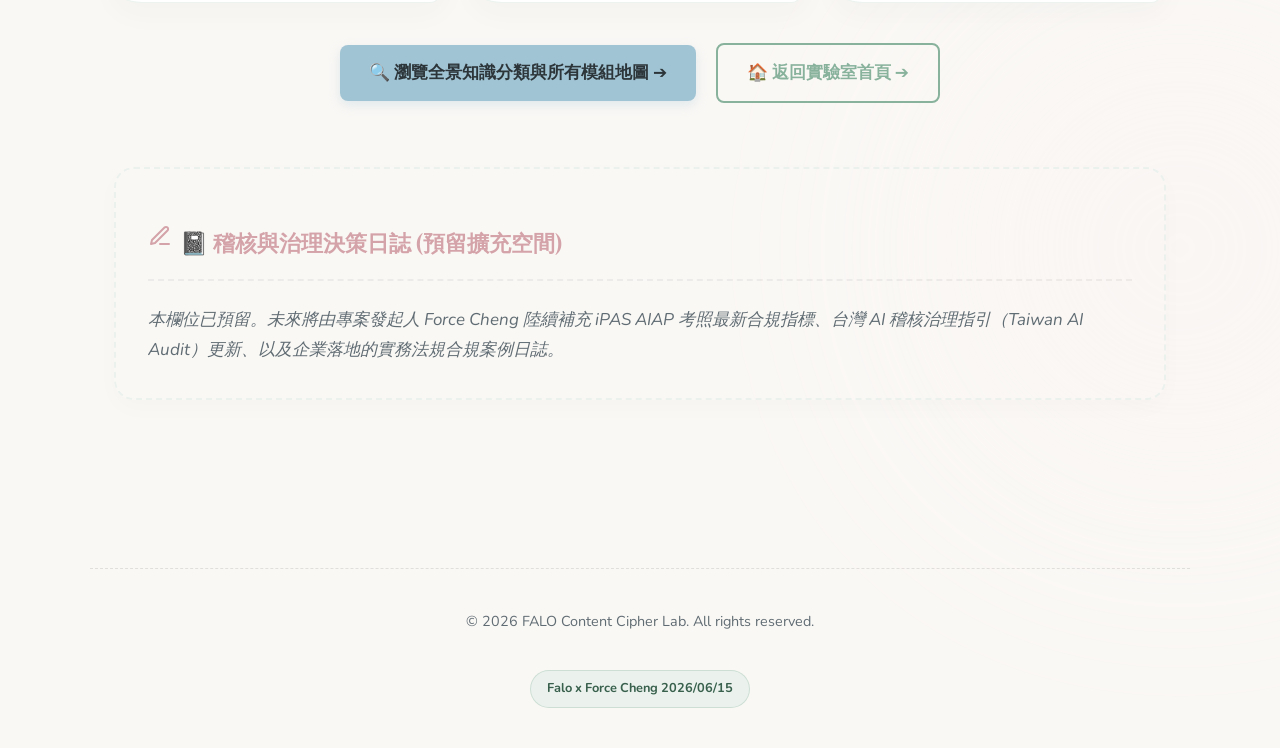
==== commit ad747bb2: "feat: expand data backup and security scenarios on homepage and map" ====
--- a/10_ipas_aiap_map.html
+++ b/10_ipas_aiap_map.html
@@ -207,44 +207,72 @@
       <tbody>
         <tr>
           <td>
-            <strong>雲端與異地備份安全</strong><br>
-            <span style="font-size: 0.85rem; color: var(--text-muted);">備份檔上傳雲端若漏設權限會外洩；或者備份中途被竄改損毀。</span>
-          </td>
-          <td>
-            ISO 27001 備份控制<br>
-            ISO 27001 密碼學控制
-          </td>
-          <td>
-            <strong>AES 對稱加密</strong> 確保備份檔在地端完成加密才送出；<br>
-            <strong>SHA-256 雜湊驗證</strong> 確保還原前備份檔未被竄改。
+            <strong>雲端與異地同步備份安全</strong><br>
+            <span style="font-size: 0.85rem; color: var(--text-muted);">備份檔上傳雲端若漏設權限會外洩；或者備份中途被竄改與感染勒索病毒。</span>
+          </td>
+          <td>
+            ISO 27001 備份控制項<br>
+            ISO 27001 密碼學防護
+          </td>
+          <td>
+            在地端完成 <strong>AES-256 對稱加密</strong> 後才上傳雲端，確保洩漏時皆為亂碼；<br>
+            還原前比對 <strong>SHA-256 雜湊指紋</strong> 確保檔案完整性。
+          </td>
+        </tr>
+        <tr>
+          <td>
+            <strong>冷資料長期封存與合規歸檔</strong><br>
+            <span style="font-size: 0.85rem; color: var(--text-muted);">歷史交易、日誌與合約紀錄保存多年，期間容易因硬體損毀或遭內部人竄改。</span>
+          </td>
+          <td>
+            ISO 27001 安全日誌控制<br>
+            ISO 42001 可追溯性要求
+          </td>
+          <td>
+            使用 <strong>SHA-256 雜湊鏈（Hash Chain）</strong> 串接日誌，防堵修改單一欄位；<br>
+            以自動化 Checksum 校驗，提早偵測冷儲存媒介損壞。
+          </td>
+        </tr>
+        <tr>
+          <td>
+            <strong>雲端硬碟共用與跨企業檔案交換</strong><br>
+            <span style="font-size: 0.85rem; color: var(--text-muted);">共用雲端資料夾連結外流；設計圖、報表被下載後被二次轉傳洩漏。</span>
+          </td>
+          <td>
+            ISO 27001 存取控制<br>
+            ISO 42001 可信任安全控制
+          </td>
+          <td>
+            檔案強制以 <strong>ZIP/PDF 金鑰加密</strong> 共享；<br>
+            嵌入含有 `Falo x Force Cheng` 與使用者 ID 的 <strong>隱形元數據浮水印</strong>，追溯外洩起點。
+          </td>
+        </tr>
+        <tr>
+          <td>
+            <strong>個人離線備份與攜帶式裝置安全</strong><br>
+            <span style="font-size: 0.85rem; color: var(--text-muted);">員工在家工作或攜出系統備份之 USB 隨身碟或外接硬碟遺失洩密。</span>
+          </td>
+          <td>
+            ISO 27001 移動裝置安全<br>
+            台灣資安稽核實體控制
+          </td>
+          <td>
+            外接儲存體實施 <strong>BitLocker 等整碟加密</strong>；<br>
+            匯出資料庫備份強制封裝於 <strong>加密密碼容器</strong> 內。
           </td>
         </tr>
         <tr>
           <td>
             <strong>AI 雲端 API 通訊防洩密</strong><br>
-            <span style="font-size: 0.85rem; color: var(--text-muted);">員工直接將個資或源碼貼給 ChatGPT 違反《個資法》。</span>
+            <span style="font-size: 0.85rem; color: var(--text-muted);">員工直接將個資貼給外部 AI API（如 ChatGPT）違反《個人資料保護法》。</span>
           </td>
           <td>
             台灣人工智慧基本法 (隱私保護)<br>
-            ISO 42001 數據輸入安全
-          </td>
-          <td>
-            強制 <strong>HTTPS/TLS 通道</strong> 防止側錄；<br>
-            在傳輸前使用 <strong>去識別化混淆與對照字典</strong> 遮蔽敏感詞彙。
-          </td>
-        </tr>
-        <tr>
-          <td>
-            <strong>稽核日誌防竄改與防外流</strong><br>
-            <span style="font-size: 0.85rem; color: var(--text-muted);">特權管理員外洩個資後自行修改 Log 逃避責任；或者敏感報告外流。</span>
-          </td>
-          <td>
-            ISO 27001 安全日誌<br>
-            ISO 42001 可追溯性要求
-          </td>
-          <td>
-            利用 <strong>SHA-256 雜湊鏈</strong> 串接 Log 防止竄改；<br>
-            在產出物中嵌入包含 <strong>Knowledge Provenance</strong> 與下載者 ID 的隱形浮水印。
+            ISO 42001 數據輸入安全性
+          </td>
+          <td>
+            強制 <strong>HTTPS/TLS 加密通道</strong> 阻斷側錄；<br>
+            傳輸前自動進行 <strong>語意去識別化 (Codebook 模式)</strong> 或 <strong>Base64 混淆</strong>。
           </td>
         </tr>
       </tbody>
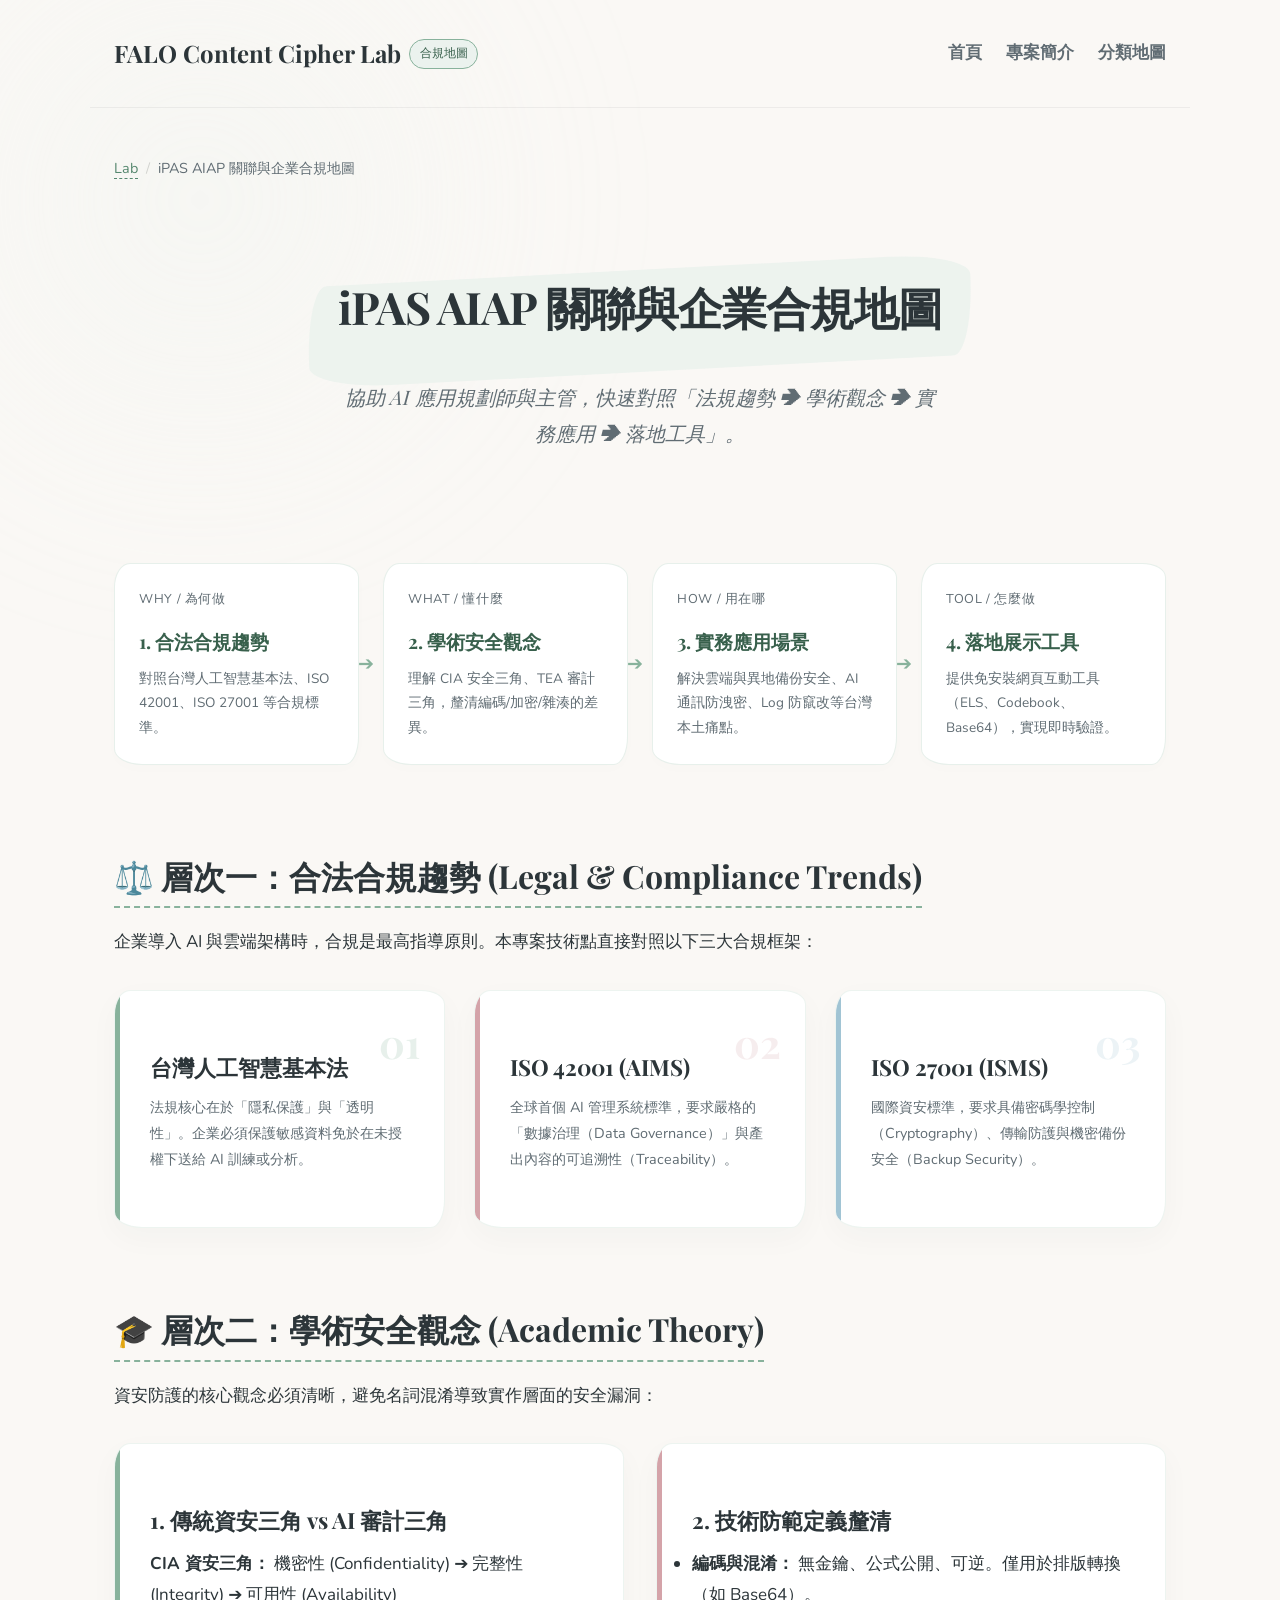
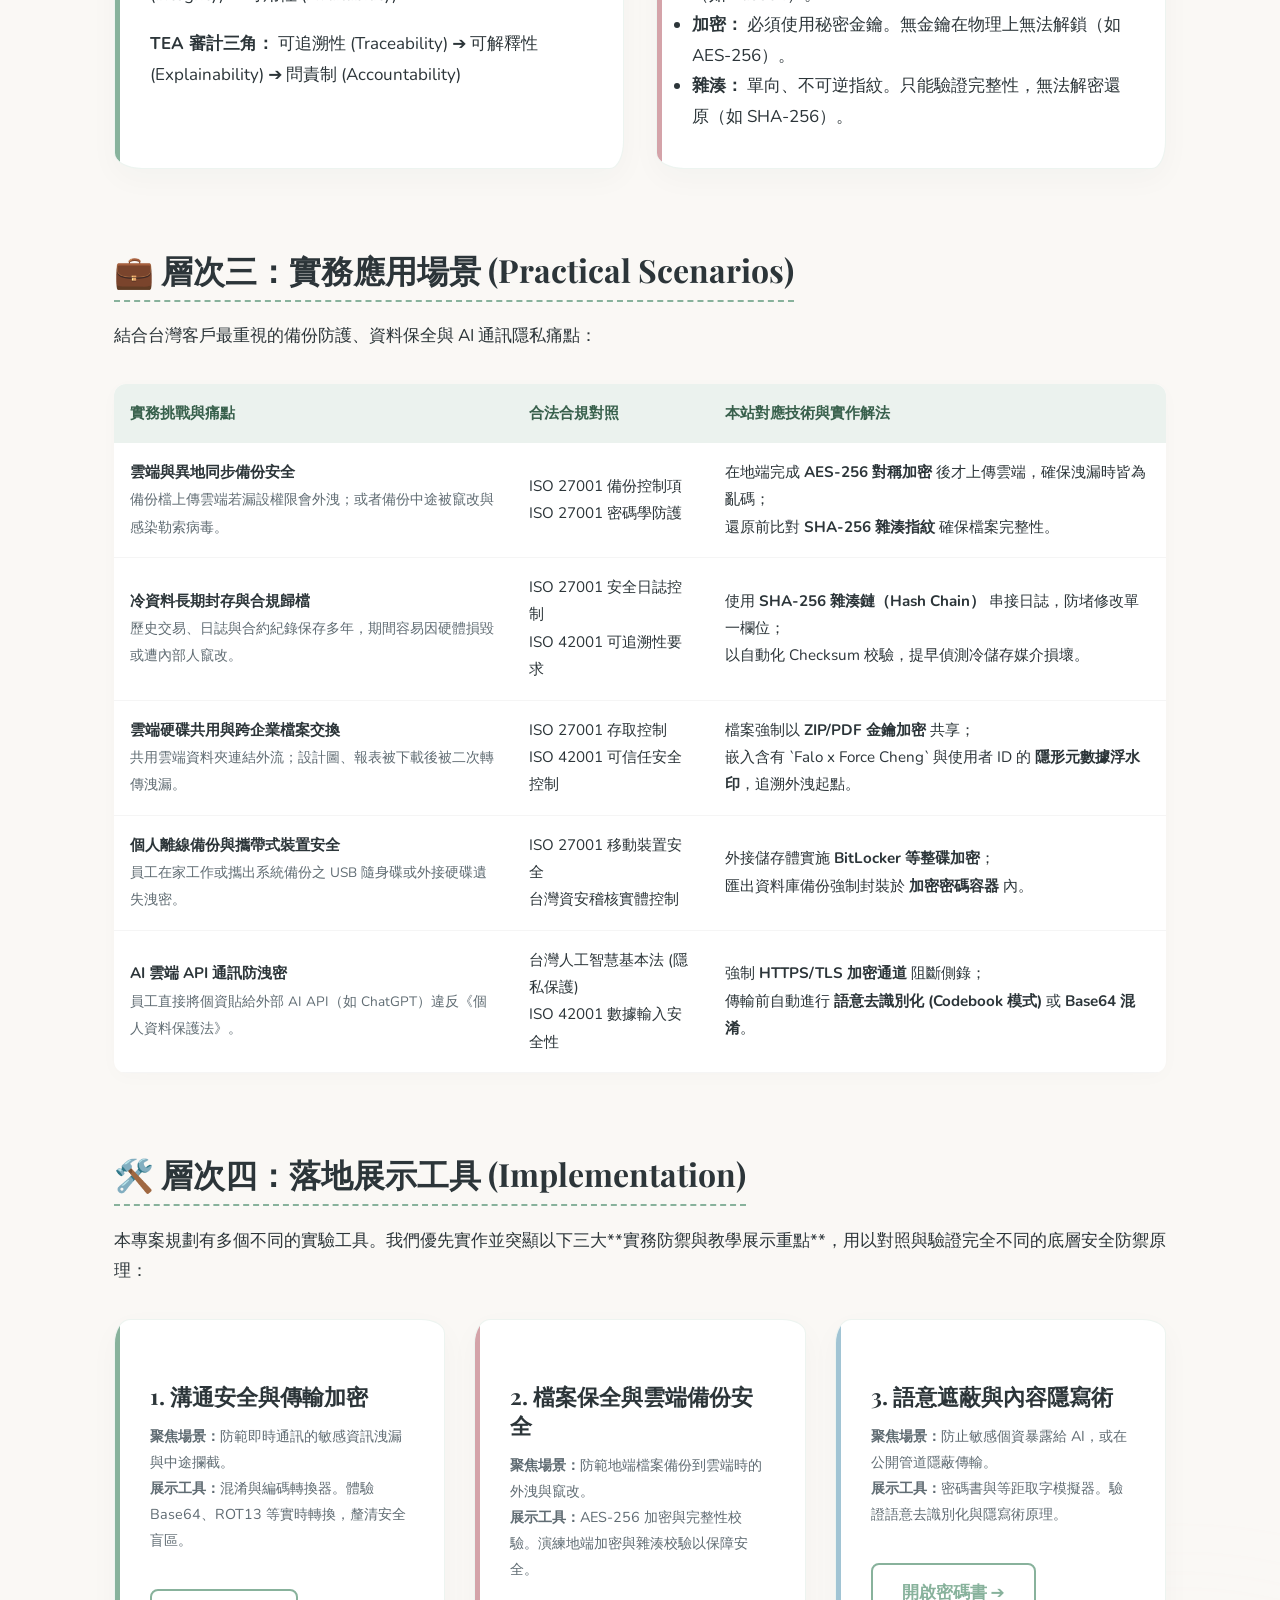
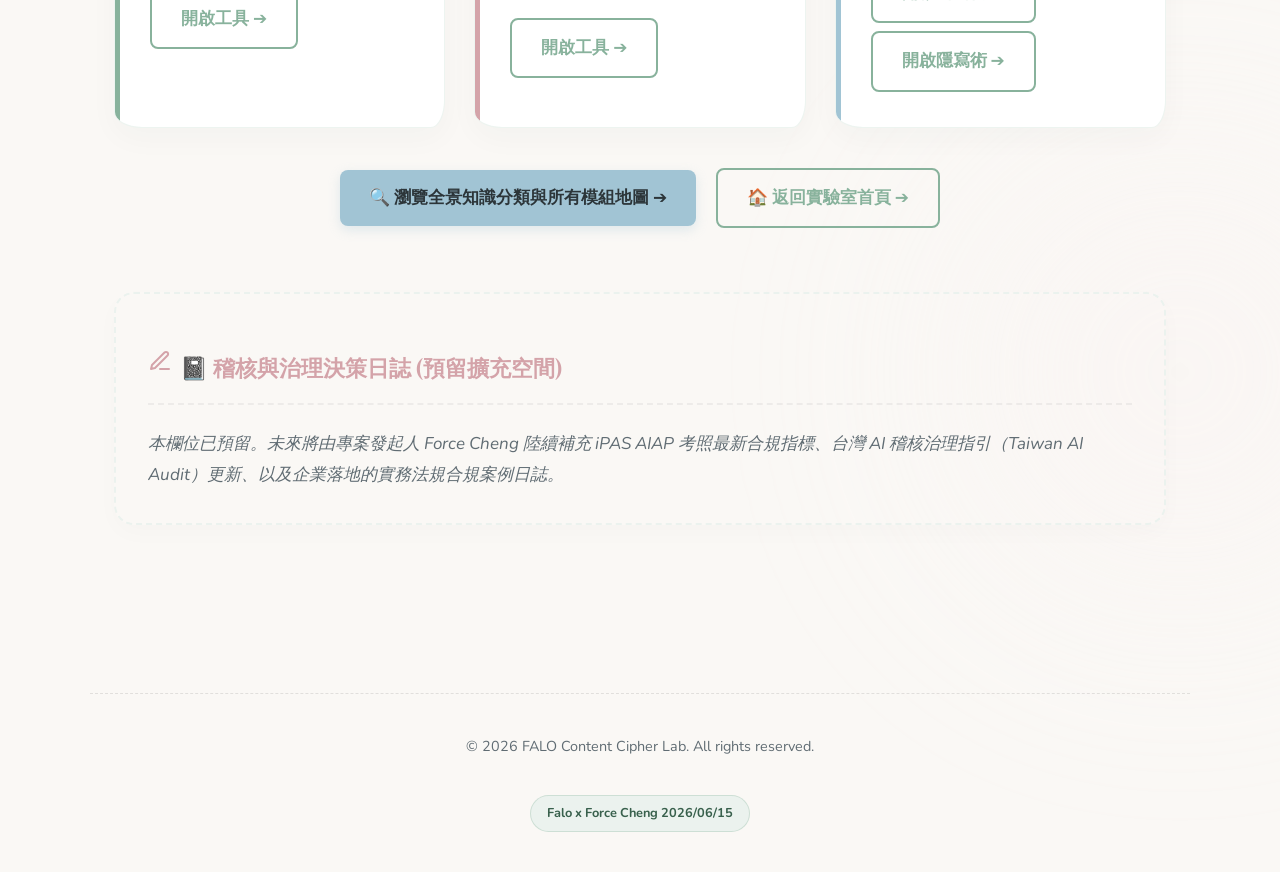
==== commit 44315440: "Release v1.2: Refactor project purpose and showcases to be action-oriented" ====
--- a/10_ipas_aiap_map.html
+++ b/10_ipas_aiap_map.html
@@ -280,22 +280,23 @@
 
     <!-- Layer 4: Implementation -->
     <h2 style="margin-top: 3rem;">🛠️ 層次四：落地展示工具 (Implementation)</h2>
-    <p>本專案規劃有多個不同的實驗工具。第一階段優先實作並突顯以下三個<strong>經典教學展示工具</strong>，用以對照與驗證完全不同的底層安全防禦原理：</p>
+    <p>本專案規劃有多個不同的實驗工具。我們優先實作並突顯以下三大**實務防禦與教學展示重點**，用以對照與驗證完全不同的底層安全防禦原理：</p>
     <div class="grid-3">
       <div class="info-card">
-        <h3>A. 內容隱藏</h3>
-        <p style="font-size: 0.9rem; color: var(--text-muted);">等距取字 (ELS) 模擬器。體驗內容隱寫術如何將訊息藏於無形，與 AI 語意識別邊界。</p>
-        <a href="modules/01_steganography/README.html" class="btn btn-secondary" style="margin-top: 1rem; display: inline-block;">開啟工具 ➔</a>
+        <h3>1. 溝通安全與傳輸加密</h3>
+        <p style="font-size: 0.9rem; color: var(--text-muted);"><strong>聚焦場景：</strong>防範即時通訊的敏感資訊洩漏與中途攔截。<br><strong>展示工具：</strong>混淆與編碼轉換器。體驗 Base64、ROT13 等實時轉換，釐清安全盲區。</p>
+        <a href="modules/02_obfuscation/README.html" class="btn btn-secondary" style="margin-top: 1rem; display: inline-block;">開啟工具 ➔</a>
       </div>
       <div class="info-card rose">
-        <h3>B. 內容混淆</h3>
-        <p style="font-size: 0.9rem; color: var(--text-muted);">實時 Base64/ROT13/URL 轉換器。體驗編碼轉換，突破「看不懂就是加密」的資安盲區。</p>
-        <a href="modules/02_obfuscation/README.html" class="btn btn-secondary" style="margin-top: 1rem; display: inline-block;">開啟工具 ➔</a>
+        <h3>2. 檔案保全與雲端備份安全</h3>
+        <p style="font-size: 0.9rem; color: var(--text-muted);"><strong>聚焦場景：</strong>防範地端檔案備份到雲端時的外洩與竄改。<br><strong>展示工具：</strong>AES-256 加密與完整性校驗。演練地端加密與雜湊校驗以保障安全。</p>
+        <a href="modules/05_encryption/README.html" class="btn btn-secondary" style="margin-top: 1rem; display: inline-block;">開啟工具 ➔</a>
       </div>
       <div class="info-card blue">
-        <h3>D. 密碼書系統</h3>
-        <p style="font-size: 0.9rem; color: var(--text-muted);">語意代號對照編解碼模擬器。理解 Token 映射在資訊傳遞中的安全性與侷限。</p>
-        <a href="modules/04_codebook/README.html" class="btn btn-secondary" style="margin-top: 1rem; display: inline-block;">開啟工具 ➔</a>
+        <h3>3. 語意遮蔽與內容隱寫術</h3>
+        <p style="font-size: 0.9rem; color: var(--text-muted);"><strong>聚焦場景：</strong>防止敏感個資暴露給 AI，或在公開管道隱蔽傳輸。<br><strong>展示工具：</strong>密碼書與等距取字模擬器。驗證語意去識別化與隱寫術原理。</p>
+        <a href="modules/04_codebook/README.html" class="btn btn-secondary" style="margin-top: 1rem; display: inline-block;">開啟密碼書 ➔</a>
+        <a href="modules/01_steganography/README.html" class="btn btn-secondary" style="margin-top: 0.5rem; display: inline-block;">開啟隱寫術 ➔</a>
       </div>
     </div>
 
